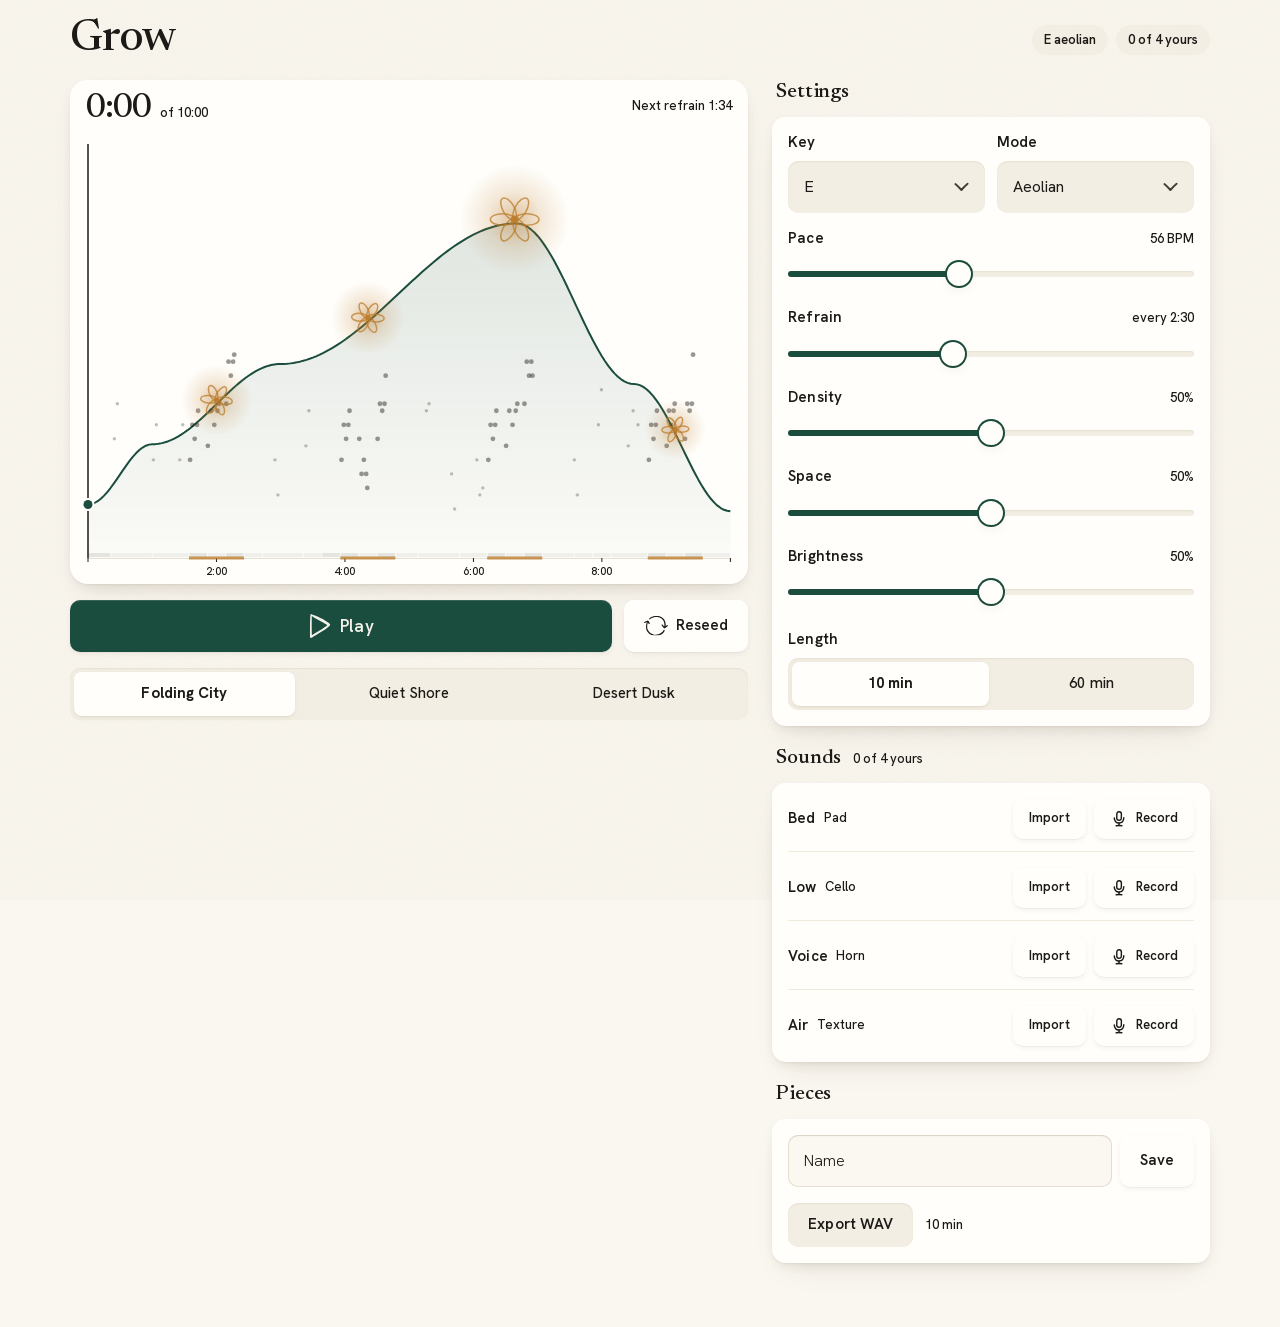
==== grow/index.html @ 3779fe92 "Grow: instrument that grows a piece from settings and sounds, with refrains Co-Authored-By: Claude O" ====
<!doctype html>
<html lang="en" data-theme="light">
<head>
<meta charset="utf-8">
<meta name="viewport" content="width=device-width, initial-scale=1, viewport-fit=cover">
<title>Grow</title>
<link rel="preload" href="ds/fonts/hanken-grotesk-latin-var.woff2" as="font" type="font/woff2" crossorigin>
<link rel="preload" href="ds/fonts/newsreader-latin-var.woff2" as="font" type="font/woff2" crossorigin>
<link rel="stylesheet" href="ds/tokens.css">
<link rel="stylesheet" href="ds/motion.css">
<link rel="stylesheet" href="ds/components.css">
<link rel="stylesheet" href="grow.css">
</head>
<body class="ds">
<main class="gr">
  <header class="gr-head">
    <h1 class="ds-display gr-word">Grow</h1>
    <div class="gr-chips">
      <span class="ds-chip" id="chipKey">E aeolian</span>
      <span class="ds-chip" id="chipYours" title="Roles using your own sounds">0 of 4 yours</span>
    </div>
  </header>

  <div class="gr-left">
  <section class="gr-stage ds-card" id="stage" aria-label="Piece">
    <canvas id="pic" aria-label="Timeline of the piece with refrains"></canvas>
    <div class="gr-stage__top">
      <div class="gr-clock"><span class="ds-number gr-time" id="time">0:00</span><span class="ds-meta" id="timeTotal">of 10:00</span></div>
      <div class="ds-meta gr-next" id="next">Next refrain 1:24</div>
    </div>
  </section>

  <section class="gr-transport">
    <button type="button" class="ds-btn ds-btn--primary gr-play" id="play" aria-label="Play">
      <svg class="ds-icon" aria-hidden="true"><use href="ds/icons/sprite.svg#i-play"></use></svg><span id="playWord">Play</span>
    </button>
    <button type="button" class="ds-btn ds-btn--raised" id="reseed" title="New seed, same settings">
      <svg class="ds-icon" aria-hidden="true"><use href="ds/icons/sprite.svg#i-sync"></use></svg><span>Reseed</span>
    </button>
  </section>

  <section class="gr-world">
    <div class="ds-seg" role="radiogroup" aria-label="World" id="worldSeg">
      <button type="button" class="ds-seg__opt" role="radio" aria-checked="true" data-value="Folding City">Folding City</button>
      <button type="button" class="ds-seg__opt" role="radio" aria-checked="false" data-value="Quiet Shore">Quiet Shore</button>
      <button type="button" class="ds-seg__opt" role="radio" aria-checked="false" data-value="Desert Dusk">Desert Dusk</button>
    </div>
  </section>
  </div>

  <div class="gr-cols">
  <section class="gr-sec">
    <div class="ds-section-head"><h2 class="ds-section-head__title">Settings</h2></div>
    <div class="ds-card gr-card">
      <div class="gr-pair">
        <label class="gr-field"><span class="ds-label">Key</span>
          <span class="ds-select"><select id="key" aria-label="Key"></select></span></label>
        <label class="gr-field"><span class="ds-label">Mode</span>
          <span class="ds-select"><select id="mode" aria-label="Mode"></select></span></label>
      </div>
      <div id="sliders"></div>
      <div class="gr-field">
        <span class="ds-label">Length</span>
        <div class="ds-seg" role="radiogroup" aria-label="Length" id="lenSeg">
          <button type="button" class="ds-seg__opt" role="radio" aria-checked="true" data-value="600">10 min</button>
          <button type="button" class="ds-seg__opt" role="radio" aria-checked="false" data-value="3600">60 min</button>
        </div>
      </div>
    </div>
  </section>

  <section class="gr-sec">
    <div class="ds-section-head"><h2 class="ds-section-head__title">Sounds</h2><span class="ds-meta" id="yoursLine">0 of 4 yours</span></div>
    <div class="ds-meta gr-note" id="note" role="status" aria-live="polite"></div>
    <div class="ds-card gr-card" id="roles"></div>
  </section>

  <section class="gr-sec">
    <div class="ds-section-head"><h2 class="ds-section-head__title">Pieces</h2></div>
    <div class="ds-card gr-card">
      <div class="gr-save">
        <input class="ds-input" id="saveName" type="text" placeholder="Name" aria-label="Name" maxlength="40">
        <button type="button" class="ds-btn ds-btn--raised" id="save">Save</button>
      </div>
      <div id="saved" class="gr-saved"></div>
      <div class="gr-export">
        <button type="button" class="ds-btn" id="export" title="Renders 10 minutes at 48 kHz, 16-bit stereo">Export WAV</button>
        <span class="ds-meter gr-meter" id="expMeter" data-value="0" data-label=" " hidden></span>
        <span class="ds-meta" id="expInfo">10 min</span>
      </div>
    </div>
  </section>
  </div>
</main>
<script src="ds/components.js"></script>
<script type="module" src="ui.js"></script>
</body>
</html>
---- grow/ds/tokens.css ----
/* House design system: tokens.
   Source of the palette: Satie Design System (Claude Design project 63dec0a2), copied exactly from
   ~/Projects/satie-app/src/styles/tokens.css. Everything below the palette is new (2026-11-20).
   Load order on any page: tokens.css, motion.css, components.css, then components.js and marks.js.
   Rules that go with these values live in DESIGN.md. No raw hex in app CSS: use a token. */

@font-face {
  font-family: "Hanken Grotesk";
  src: url("fonts/hanken-grotesk-latin-var.woff2") format("woff2");
  font-weight: 100 900; font-style: normal; font-display: block;
}
@font-face {
  font-family: "Newsreader";
  src: url("fonts/newsreader-latin-var.woff2") format("woff2");
  font-weight: 200 800; font-style: normal; font-display: block;
}
/* Hand notes only. Never reading text. At most one per screen. */
@font-face {
  font-family: "Caveat";
  src: url("fonts/caveat-latin-var.woff2") format("woff2");
  font-weight: 400 700; font-style: normal; font-display: block;
}

:root {
  color-scheme: light;

  /* ---- Palette, exact (Satie) ---- */
  --bg-default: #faf7f0;      /* paper: every page */
  --bg-card: #fffefb;         /* cards, sheets, tab bar */
  --bg-sunken: #f3eee3;       /* wells, secondary buttons, pressed fills */
  --bg-warm: #fbf6ec;         /* warm tint surface */
  --bg-input: #fbf8f1;        /* text fields */
  --bg-inverse: #0e2c23;      /* dark green surface, the lead card */
  --content-strong: #1c1a17;  /* THE ink. All text. */
  --content-default: #423d36; /* second ink: icons, rules, never a second text color in one block */
  --content-on-accent: #f3f1ea;
  --content-on-inverse: #f3f1ea; /* text on the dark green lead surface, both themes */
  --accent: #1b4d3e;          /* the one green, the only saturated color */
  --accent-hover: #143d31;
  --accent-press: #123a2e;
  --accent-tint: #eef4f1;     /* selected background */
  --accent-soft: rgba(27, 77, 62, .07);
  --accent-line: rgba(27, 77, 62, .2);
  --attention: #bc7e2e;       /* amber: status and the hand marks */
  --critical: #a84633;        /* red: status, record */
  --info: #46617a;            /* slate: status, chart series */
  --line-default: #e7e0d2;
  --line-soft: #f0eadd;
  --line-strong: #d6cbb8;
  --line-ink: #c9bea9;
  /* Satie's content-muted, content-subtle and content-disabled are NOT carried over: no grey text. */

  /* ---- Derived roles (new) ---- */
  --ink: var(--content-strong);
  --paper: var(--bg-default);
  --mark: var(--attention);           /* hand marks: circle, underline, scribble */
  --mark-green: var(--accent);        /* the active-tab pen line */
  --illo-ink: var(--content-strong);  /* illustration line */
  --illo-fill: #e9c27a;               /* illustration wash: amber lifted toward paper */
  --illo-fill-2: #cfe0d6;             /* second wash: green lifted toward paper */
  --focus-ring: #2f6f5a;              /* 2px ring + 2px paper gap; passes 3:1 on paper and card */
  --state-hover: rgba(28, 26, 23, .04);
  --state-press: rgba(28, 26, 23, .07);
  --state-selected: var(--accent-tint);
  --disabled-opacity: .42;            /* disabled = same ink, lower opacity, never a grey color */
  --success: var(--accent);
  --warning: var(--attention);
  --danger: var(--critical);
  --scrim: rgba(20, 16, 10, .32);

  /* ---- Chart series (added 2026-11-20, gaps2): bars, meters and charts, in this order. No new hue: slate, green, their
     tints toward the card, then amber. Mixed against --bg-card, so dark mode follows on its own (these are declared on
     :root, where the dark blocks redefine --info, --accent and --bg-card). Checked with CIEDE2000, normal vision and
     simulated deuteranopia and protanopia, light and dark: every pair in the first five differs by 16.9 or more.
     Red is never a series; --series-over is only for a value past its limit. DESIGN.md 12.6. */
  --series-1: var(--info);                                          /* slate */
  --series-2: var(--accent);                                        /* green */
  --series-3: color-mix(in srgb, var(--info) 45%, var(--bg-card));   /* slate tint */
  --series-4: color-mix(in srgb, var(--accent) 65%, var(--bg-card)); /* green tint */
  --series-5: var(--attention);                                     /* amber, only when five are needed */
  --series-over: var(--critical);
  --meter-track: var(--line-default);
  /* The chosen pill of a segmented control (gaps3). Light: the card, raised. Dark: the card lifted 14% toward the ink, so
     the choice reads as filled, not as an outline on a well of nearly the same dark (two critics, 2026-11-20). Declared
     on :root, so the dark blocks' --bg-card and --content-strong carry it. */
  --seg-pill: var(--bg-card);

  /* ---- Type ---- */
  --font-sans: "Hanken Grotesk", ui-sans-serif, -apple-system, "Helvetica Neue", sans-serif;
  --font-serif: "Newsreader", "Iowan Old Style", Georgia, serif;
  --font-hand: "Caveat", "Bradley Hand", cursive;
  /* scale: size / line-height / weight / tracking. One reading style: --text-body. */
  --text-display: 500 46px/1 var(--font-serif);       /* one per screen: the page word */
  --text-number: 500 40px/1 var(--font-serif);        /* big numbers 28 to 60 */
  --text-title: 500 27px/1.12 var(--font-serif);      /* lead card title */
  --text-heading: 500 21px/1.2 var(--font-serif);     /* section and card headings, 19 to 22 */
  --text-body: 400 16px/1.45 var(--font-sans);        /* THE reading style */
  --text-label: 600 15px/1.3 var(--font-sans);        /* buttons, row names, tabs */
  --text-meta: 500 13px/1.3 var(--font-sans);         /* times, counts. Same ink, smaller. */
  --text-hand: 600 23px/1 var(--font-hand);           /* hand notes only */
  --track-display: -.025em;
  --track-heading: -.01em;
  --track-label: .005em;

  /* ---- Space: 4px base ---- */
  --space-1: 4px;
  --space-2: 8px;
  --space-3: 12px;
  --space-4: 16px;
  --space-5: 20px;
  --space-6: 24px;
  --space-7: 32px;
  --space-8: 48px;
  --space-9: 64px;
  --gutter: max(20px, env(safe-area-inset-left, 0px));
  --rail: 44rem;
  --reading: 40rem;
  --tabbar-h: 58px;
  --target: 44px;

  /* ---- Shape: radius by role ---- */
  --radius-control: 10px;   /* buttons, inputs */
  --radius-card: 14px;      /* cards, rows in a group */
  --radius-panel: 18px;     /* lead card, grouped list */
  --radius-sheet: 24px;     /* sheet top corners */
  --radius-chip: 999px;     /* chips and dots only; no pill buttons */
  --radius-cut: 18px 15px 19px 14px / 15px 19px 14px 18px; /* hand-cut: the lead card only */
  /* The same cut, a corner at a time (gaps3, 2026-11-20). --radius-cut has a slash, so it cannot be split into
     border-top-left-radius and friends; these can. Each is "horizontal vertical" for one longhand corner. */
  --radius-cut-tl: 18px 15px;
  --radius-cut-tr: 15px 19px;
  --radius-cut-br: 19px 14px;
  --radius-cut-bl: 14px 18px;
  /* Top-only and bottom-only cuts for a lead card built from stacked parts (DESIGN.md 12.10); use with border-radius. */
  --radius-cut-top: 18px 15px 0 0 / 15px 19px 0 0;
  --radius-cut-bottom: 0 0 19px 14px / 0 0 14px 18px;

  /* ---- Elevation: warm, layered. Never a border and a shadow together. ---- */
  --shadow-tint: 72, 50, 18;
  --elev-0: inset 0 1px 2px rgba(var(--shadow-tint), .07);                  /* sunken well */
  --elev-1: 0 1px 1px rgba(var(--shadow-tint), .05), 0 2px 6px -1px rgba(var(--shadow-tint), .08);
  --elev-2: 0 1px 2px rgba(var(--shadow-tint), .05), 0 5px 14px -4px rgba(var(--shadow-tint), .12), 0 14px 30px -14px rgba(var(--shadow-tint), .12);
  --elev-3: 0 2px 4px rgba(var(--shadow-tint), .06), 0 12px 28px -8px rgba(var(--shadow-tint), .18), 0 30px 60px -24px rgba(var(--shadow-tint), .22);
  --elev-lead: 0 2px 3px rgba(14, 44, 35, .18), 0 14px 30px -10px rgba(14, 44, 35, .38), 0 34px 60px -28px rgba(14, 44, 35, .4);
  --edge-light: inset 0 1px 0 rgba(255, 255, 255, .7);  /* top light on raised cards */
  --grain: url("grain.svg");
  --grain-opacity: .5;
}

/* ---- One agreed dark mode, derived from the palette ----
   Ground is the inverse green pushed toward black; the ink is the light sunken paper; the green
   becomes a lifted sage so it still reads as the same green.
   Retuned 2026-11-20 (gaps): sunken was near-black and read as a hole, now a quiet inset between paper and card;
   shadows were wide black halos that read as a glow around cards, now tight and low, with the hairline top light. */
@media (prefers-color-scheme: dark) {
  :root:not([data-theme="light"]) {
    color-scheme: dark;
    --bg-default: #12110e; --bg-card: #1d1a16; --bg-sunken: #181611; --bg-warm: #1a1712; --bg-input: #171511;
    --bg-inverse: #15392e;
    --content-strong: #f3eee3; --content-default: #d6cbb8; --content-on-accent: #0c1f18; --content-on-inverse: #f3f1ea;
    --accent: #8cc7ad; --accent-hover: #a2d4bd; --accent-press: #78b79b; --accent-tint: rgba(140, 199, 173, .12);
    --accent-soft: rgba(140, 199, 173, .08); --accent-line: rgba(140, 199, 173, .28);
    --attention: #e0a75a; --critical: #e58b74; --info: #93adc6;
    --line-default: #2c2822; --line-soft: #24211c; --line-strong: #3a352d; --line-ink: #4a443a;
    --illo-ink: #f3eee3; --illo-fill: #b9893c; --illo-fill-2: #2f5a4b;
    --focus-ring: #8cc7ad;
    --state-hover: rgba(243, 238, 227, .05); --state-press: rgba(243, 238, 227, .09);
    --scrim: rgba(0, 0, 0, .55);
    --shadow-tint: 0, 0, 0;
    --elev-0: inset 0 1px 0 rgba(0, 0, 0, .45), inset 0 2px 4px rgba(0, 0, 0, .35), inset 0 -1px 0 rgba(243, 238, 227, .04);
    --elev-1: 0 1px 0 rgba(0, 0, 0, .5), 0 1px 3px rgba(0, 0, 0, .35);
    --elev-2: 0 1px 0 rgba(0, 0, 0, .55), 0 2px 4px rgba(0, 0, 0, .4), 0 6px 12px -4px rgba(0, 0, 0, .45);
    --elev-3: 0 1px 0 rgba(0, 0, 0, .6), 0 6px 12px -4px rgba(0, 0, 0, .55), 0 20px 36px -12px rgba(0, 0, 0, .7);
    --elev-lead: 0 1px 0 rgba(0, 0, 0, .6), 0 4px 8px -2px rgba(0, 0, 0, .5), 0 12px 24px -10px rgba(0, 0, 0, .6);
    --edge-light: inset 0 1px 0 rgba(243, 238, 227, .07);
    --chip-edge: inset 0 0 0 1px var(--line-strong);
    --seg-pill: color-mix(in srgb, var(--content-strong) 14%, var(--bg-card));
    --grain-opacity: .22; --lead-grain: .25;
  }
}
:root[data-theme="dark"] {
  color-scheme: dark;
  --bg-default: #12110e; --bg-card: #1d1a16; --bg-sunken: #181611; --bg-warm: #1a1712; --bg-input: #171511;
  --bg-inverse: #15392e;
  --content-strong: #f3eee3; --content-default: #d6cbb8; --content-on-accent: #0c1f18; --content-on-inverse: #f3f1ea;
  --accent: #8cc7ad; --accent-hover: #a2d4bd; --accent-press: #78b79b; --accent-tint: rgba(140, 199, 173, .12);
  --accent-soft: rgba(140, 199, 173, .08); --accent-line: rgba(140, 199, 173, .28);
  --attention: #e0a75a; --critical: #e58b74; --info: #93adc6;
  --line-default: #2c2822; --line-soft: #24211c; --line-strong: #3a352d; --line-ink: #4a443a;
  --illo-ink: #f3eee3; --illo-fill: #b9893c; --illo-fill-2: #2f5a4b;
  --focus-ring: #8cc7ad;
  --state-hover: rgba(243, 238, 227, .05); --state-press: rgba(243, 238, 227, .09);
  --scrim: rgba(0, 0, 0, .55);
  --shadow-tint: 0, 0, 0;
  --elev-0: inset 0 1px 0 rgba(0, 0, 0, .45), inset 0 2px 4px rgba(0, 0, 0, .35), inset 0 -1px 0 rgba(243, 238, 227, .04);
  --elev-1: 0 1px 0 rgba(0, 0, 0, .5), 0 1px 3px rgba(0, 0, 0, .35);
  --elev-2: 0 1px 0 rgba(0, 0, 0, .55), 0 2px 4px rgba(0, 0, 0, .4), 0 6px 12px -4px rgba(0, 0, 0, .45);
  --elev-3: 0 1px 0 rgba(0, 0, 0, .6), 0 6px 12px -4px rgba(0, 0, 0, .55), 0 20px 36px -12px rgba(0, 0, 0, .7);
  --elev-lead: 0 1px 0 rgba(0, 0, 0, .6), 0 4px 8px -2px rgba(0, 0, 0, .5), 0 12px 24px -10px rgba(0, 0, 0, .6);
  --edge-light: inset 0 1px 0 rgba(243, 238, 227, .07);
  --chip-edge: inset 0 0 0 1px var(--line-strong);
  --seg-pill: color-mix(in srgb, var(--content-strong) 14%, var(--bg-card));
  --grain-opacity: .22; --lead-grain: .25;
}
---- grow/ds/motion.css ----
/* House design system: motion.
   Two kinds of spring, three speeds each (after Material 3 Expressive):
   - spatial springs may overshoot a little: position, size, scale, the hero.
   - effects springs never overshoot: opacity, color, blur.
   Curves are Motion's spring() sampled every 20 ms into CSS linear(). Each duration is when that spring settles.
   Rules (DESIGN.md, Motion): one entrance per screen; the lead item moves on a spatial spring and the rest fade on
   effects; stagger 40 ms, capped at 6; nothing animates on actions done many times a day except press feedback;
   everything below is switched off under prefers-reduced-motion. */

:root {
  --ds-spring-spatial-fast: linear(0, 0.057, 0.185, 0.339, 0.49, 0.625, 0.737, 0.825, 0.89, 0.937, 0.969, 0.989, 1.002, 1.008, 1.011, 1.011, 1.01, 1.009, 1.007, 1.005, 1.004, 1.003, 1.002, 1.001, 1.001, 1, 1);
  --ds-dur-spatial-fast: 540ms;
  --ds-spring-spatial: linear(0, 0.027, 0.096, 0.19, 0.296, 0.404, 0.509, 0.607, 0.693, 0.768, 0.832, 0.884, 0.926, 0.958, 0.982, 1, 1.012, 1.019, 1.024, 1.025, 1.025, 1.024, 1.022, 1.019, 1.016, 1.013, 1.011, 1.009, 1.007, 1.005, 1.003, 1.002, 1.001, 1.001, 1, 1, 1);
  --ds-dur-spatial: 740ms;
  --ds-spring-spatial-slow: linear(0, 0.014, 0.051, 0.103, 0.167, 0.237, 0.311, 0.385, 0.457, 0.526, 0.59, 0.65, 0.705, 0.754, 0.797, 0.836, 0.869, 0.898, 0.922, 0.943, 0.96, 0.974, 0.985, 0.994, 1.001, 1.006, 1.01, 1.012, 1.014, 1.015, 1.015, 1.015, 1.014, 1.014, 1.013, 1.012, 1.01, 1.009, 1.008, 1.007, 1.006, 1.005, 1.004, 1.004, 1.003, 1.002, 1.002, 1.002, 1.001, 1.001, 1.001, 1);
  --ds-dur-spatial-slow: 1040ms;
  --ds-spring-effects-fast: linear(0, 0.14, 0.376, 0.584, 0.736, 0.838, 0.903, 0.943, 0.967, 0.981, 0.989, 0.994, 0.997, 0.998, 0.999, 0.999, 1);
  --ds-dur-effects-fast: 340ms;
  --ds-spring-effects: linear(0, 0.062, 0.193, 0.34, 0.479, 0.598, 0.695, 0.772, 0.832, 0.877, 0.91, 0.935, 0.954, 0.967, 0.976, 0.983, 0.988, 0.992, 0.994, 0.996, 0.997, 0.998, 0.999, 0.999, 0.999, 1);
  --ds-dur-effects: 520ms;
  --ds-spring-effects-slow: linear(0, 0.026, 0.09, 0.173, 0.263, 0.354, 0.441, 0.521, 0.593, 0.656, 0.711, 0.759, 0.8, 0.834, 0.863, 0.887, 0.908, 0.924, 0.938, 0.95, 0.959, 0.967, 0.973, 0.978, 0.982, 0.986, 0.989, 0.991, 0.993, 0.994, 0.995, 0.996, 0.997, 0.998, 0.998, 0.998, 0.999, 0.999, 1);
  --ds-dur-effects-slow: 780ms;

  /* The house ease (Satie, Evidence Explorer), for anything that is not a spring. */
  --ds-ease-out: cubic-bezier(0.16, 1, 0.3, 1);
  --ds-ease-in: cubic-bezier(0.5, 0, 0.75, 0);
  --ds-press-in: 90ms;          /* finger down: fast, no spring */
  --ds-stagger: 40ms;
  --ds-stagger-cap: 6;
  --ds-rise: 14px;              /* entrance travel */
}

/* ---- Press feedback: respond on finger-down, settle on a spring ---- */
.ds-press {
  transition: transform var(--ds-dur-spatial-fast) var(--ds-spring-spatial-fast),
              box-shadow var(--ds-dur-effects) var(--ds-spring-effects),
              background-color var(--ds-dur-effects-fast) var(--ds-spring-effects-fast);
  -webkit-tap-highlight-color: transparent;
  touch-action: manipulation;
}
.ds-press:active, .ds-press.is-pressed {
  transform: scale(.97);
  transition-duration: var(--ds-press-in), var(--ds-press-in), var(--ds-press-in);
  transition-timing-function: var(--ds-ease-out);
}
.ds-press-soft:active, .ds-press-soft.is-pressed { transform: scale(.985); }

/* ---- Staggered entrance ----
   Markup: data-enter on each item, style index via --i (components.js sets it).
   html.ds-pre hides entrance items only while fonts load (set by components.js, max 900 ms);
   without JS nothing is hidden, so the page is complete at rest. */
html.ds-pre [data-enter] { opacity: 0; }
/* Items on a screen that was hidden when the entrance ran wait (data-enter-wait) and play their own entrance the first
   time that screen is shown (components.js adds .ds-entering), counted from their own first item (gaps2, 2026-11-20). */
html.ds-enter [data-enter]:not([data-enter-wait]), [data-enter].ds-entering {
  animation: ds-fade var(--ds-dur-effects) var(--ds-spring-effects) both;
  animation-delay: calc(min(var(--i, 0), var(--ds-stagger-cap)) * var(--ds-stagger));
}
html.ds-enter [data-enter="rise"]:not([data-enter-wait]), [data-enter="rise"].ds-entering {
  animation-name: ds-rise;
  animation-duration: var(--ds-dur-spatial);
  animation-timing-function: var(--ds-spring-spatial);
}
html.ds-enter [data-enter="lead"]:not([data-enter-wait]), [data-enter="lead"].ds-entering {
  animation: ds-lead var(--ds-dur-spatial-slow) var(--ds-spring-spatial-slow) both;
  animation-delay: 60ms;
}
html.ds-enter [data-enter="drop"]:not([data-enter-wait]), [data-enter="drop"].ds-entering {
  animation: ds-drop var(--ds-dur-spatial) var(--ds-spring-spatial) both;
  animation-delay: calc(min(var(--i, 0), var(--ds-stagger-cap)) * var(--ds-stagger));
}
@keyframes ds-fade { from { opacity: 0; } to { opacity: 1; } }
@keyframes ds-rise { from { opacity: 0; transform: translateY(var(--ds-rise)); } to { opacity: 1; transform: none; } }
@keyframes ds-lead { 0% { opacity: 0; transform: translateY(22px) scale(.96) rotate(-.6deg); } 35% { opacity: 1; } 100% { opacity: 1; transform: none; } }
@keyframes ds-drop { from { opacity: 0; transform: translateY(-10px) rotate(2deg) scale(.96); } to { opacity: 1; transform: none; } }

/* ---- Sub-view swaps inside one screen (gaps3, 2026-11-20) ----
   A container marked data-ds-swap holds a screen's sub-views (the panes a segmented control switches). Its entrance
   items never wait for their own entrance, so a switch shows the new pane at once instead of a blank frame while a
   staggered rise plays (Finance's Spending and Investments critics). data-ds-swap="fade" adds one short fade of the
   pane that just appeared: opacity only, 200 ms on the house curve, no movement, nothing staggered. components.js does
   the work (DS.swap(el) for apps that show panes their own way). Off under reduced motion like everything else. */
.ds-swap-in { animation: ds-fade 200ms var(--ds-ease-out) both; }
html.ds-enter [data-enter].ds-swap-skip:not(.ds-swap-in), [data-enter].ds-entering.ds-swap-skip:not(.ds-swap-in) { animation: none; }

/* ---- Things that arrive later (a new row, a revealed panel) ---- */
@starting-style { .ds-arrive { opacity: 0; transform: translateY(8px) scale(.98); } }
.ds-arrive {
  transition: opacity var(--ds-dur-effects) var(--ds-spring-effects),
              transform var(--ds-dur-spatial) var(--ds-spring-spatial);
}

/* ---- Expand and collapse without measuring: grid rows 0fr to 1fr ----
   Cards are headlines; details wait behind a tap (DESIGN.md 4, 2026-11-20). The height moves on a spatial spring, the
   content fades in on an effects spring just behind it, and fades out quickly on close. Interruptible: a second tap
   mid-move reverses from where it is (CSS transitions retarget). Closed content is hidden from taps, focus and readers. */
.ds-collapse {
  display: grid; grid-template-rows: 0fr;
  transition: grid-template-rows var(--ds-dur-spatial-fast) var(--ds-spring-spatial-fast);
}
.ds-collapse > * {
  min-height: 0; overflow: hidden; opacity: 0; visibility: hidden;
  transition: opacity 140ms var(--ds-ease-out), visibility 0s linear 140ms;
}
.ds-collapse.is-open { grid-template-rows: 1fr; }
.ds-collapse.is-open > * {
  opacity: 1; visibility: visible;
  transition: opacity var(--ds-dur-effects-fast) var(--ds-spring-effects-fast), visibility 0s;
}
/* The chevron that says a card opens: turns over on a spatial spring when its control is expanded. */
.ds-chev { flex: none; display: grid; place-items: center; opacity: .6; transition: transform var(--ds-dur-spatial-fast) var(--ds-spring-spatial-fast); }
[aria-expanded="true"] .ds-chev, .ds-chev[aria-expanded="true"] { transform: rotate(180deg); }

/* ---- Breathing status dot (only for "working", never more than a few on screen) ---- */
@keyframes ds-breathe { 0%, 100% { box-shadow: 0 0 0 0 var(--ds-breathe-color, rgba(27, 77, 62, .35)); } 50% { box-shadow: 0 0 0 5px rgba(27, 77, 62, 0); } }

/* ---- Leave: what a dismissed item does (components.js DS.leave) ---- */
@keyframes ds-leave { to { opacity: 0; transform: translateX(28px) rotate(1.5deg) scale(.96); } }
@keyframes ds-leave-down { to { opacity: 0; transform: translateY(16px) scale(.94); } }

/* ---- A commit that worked: one short lift and settle ---- */
@keyframes ds-confirm { 0% { transform: scale(1); } 30% { transform: scale(1.025) translateY(-2px); } 100% { transform: none; } }
.ds-confirm { animation: ds-confirm var(--ds-dur-spatial) var(--ds-spring-spatial); }

/* ---- Page and shared-element transitions (Safari 18.2+; other browsers just navigate) ----
   Same-origin page changes cross-fade; anything with the same view-transition-name on both pages morphs.
   The tab bar is named so it holds still while the page under it changes. */
@view-transition { navigation: auto; }
::view-transition-old(root) { animation: ds-vt-out 180ms var(--ds-ease-in) both; }
::view-transition-new(root) { animation: ds-vt-in var(--ds-dur-effects) var(--ds-spring-effects) both; }
::view-transition-group(*) { animation-duration: var(--ds-dur-spatial-fast); animation-timing-function: var(--ds-spring-spatial-fast); }
/* Something that exists only before the change (a dismissed card) slides away and fades while the rest move into its place. */
::view-transition-old(*):only-child { animation: ds-vt-leave 280ms var(--ds-ease-in) both; }
::view-transition-new(*):only-child { animation: ds-vt-in var(--ds-dur-effects) var(--ds-spring-effects) both; }
@keyframes ds-vt-leave { to { opacity: 0; transform: translateX(32px) rotate(1.5deg) scale(.96); } }
@keyframes ds-vt-out { to { opacity: 0; } }
@keyframes ds-vt-in { from { opacity: 0; transform: translateY(6px); } }
.ds-tabbar { view-transition-name: ds-tabbar; }

/* ---- Line boil: the illustration's lines wobble like hand animation (illustration only, never text) ---- */
.ds-boil { filter: url(#ds-boil-0); }

/* ---- Reduced motion: no movement, no stagger, instant state changes ---- */
@media (prefers-reduced-motion: reduce) {
  *, *::before, *::after {
    animation-duration: 1ms !important; animation-delay: 0ms !important; animation-iteration-count: 1 !important;
    transition-duration: 1ms !important; transition-delay: 0ms !important; scroll-behavior: auto !important;
  }
  html.ds-pre [data-enter] { opacity: 1; }
  .ds-press:active, .ds-press.is-pressed { transform: none; }
  .ds-boil { filter: none; }
  @view-transition { navigation: none; }
}
---- grow/ds/components.css ----
/* House design system: components.
   Every component has: rest, pressed (:active / .is-pressed), focus (:focus-visible), selected
   ([aria-pressed="true"], [aria-selected="true"], [aria-current], .is-selected) and disabled (:disabled, [aria-disabled="true"]).
   Opt in with class="ds" on <body>. Needs tokens.css and motion.css first. */

/* ---------- Base ---------- */
body.ds {
  margin: 0;
  background-color: var(--bg-default);
  color: var(--ink);
  font: var(--text-body);
  font-optical-sizing: auto;
  -webkit-font-smoothing: antialiased;
  -webkit-text-size-adjust: 100%;
  text-rendering: optimizeLegibility;
  font-variant-numeric: tabular-nums;
}
/* paper: a fixed grain layer over the ground, under everything else */
body.ds::before {
  content: ""; position: fixed; inset: 0; z-index: -1; pointer-events: none;
  background-image: var(--grain); background-size: 240px; opacity: var(--grain-opacity);
}
.ds *, .ds *::before, .ds *::after { box-sizing: border-box; }
.ds :where(h1, h2, h3, h4, p, ul, ol, figure) { margin: 0; }
.ds :where(button, input, textarea, select) { font: inherit; color: inherit; }
.ds :where(a) { color: inherit; }
.ds ::placeholder { color: var(--ink); opacity: 1; font-weight: 300; }
.ds :focus { outline: none; }
.ds :focus-visible, .ds .is-focus { outline: 2px solid var(--focus-ring); outline-offset: 2px; }
.ds em, .ds i, .ds cite { font-style: normal; } /* no italics, ever */

/* ---------- Type helpers ---------- */
.ds-display { font: var(--text-display); letter-spacing: var(--track-display); text-wrap: balance; }
.ds-number { font: var(--text-number); letter-spacing: var(--track-display); white-space: nowrap; }
.ds-title { font: var(--text-title); letter-spacing: var(--track-heading); text-wrap: balance; }
.ds-heading { font: var(--text-heading); letter-spacing: var(--track-heading); text-wrap: balance; }
.ds-body { font: var(--text-body); }
.ds-label { font: var(--text-label); letter-spacing: var(--track-label); }
.ds-meta { font: var(--text-meta); }
.ds-hand { font: var(--text-hand); color: var(--mark); letter-spacing: .01em; }
.ds-nowrap { white-space: nowrap; }

/* ---------- Icons ---------- */
.ds-icon { width: 24px; height: 24px; flex: none; display: inline-block; vertical-align: middle; fill: currentColor; }
.ds-icon--sm { width: 18px; height: 18px; }
.ds-icon--lg { width: 30px; height: 30px; }

/* ---------- Buttons ---------- */
.ds-btn {
  position: relative; display: inline-flex; align-items: center; justify-content: center; gap: var(--space-2);
  min-height: var(--target); padding: 0 var(--space-5); border: 0; border-radius: var(--radius-control);
  font: var(--text-label); letter-spacing: var(--track-label); white-space: nowrap; text-decoration: none; cursor: pointer;
  background: var(--bg-sunken); color: var(--ink); box-shadow: var(--elev-0);
  transition: transform var(--ds-dur-spatial-fast) var(--ds-spring-spatial-fast), background-color var(--ds-dur-effects-fast) var(--ds-spring-effects-fast), box-shadow var(--ds-dur-effects) var(--ds-spring-effects), opacity var(--ds-dur-effects-fast) linear;
  -webkit-tap-highlight-color: transparent; touch-action: manipulation; user-select: none; -webkit-user-select: none;
}
.ds-btn:active, .ds-btn.is-pressed { transform: scale(.96); transition-duration: var(--ds-press-in); transition-timing-function: var(--ds-ease-out); background: var(--line-default); }
.ds-btn--primary { background: var(--accent); color: var(--content-on-accent); box-shadow: var(--elev-1), inset 0 1px 0 rgba(255, 255, 255, .12); }
.ds-btn--primary:active, .ds-btn--primary.is-pressed { background: var(--accent-press); box-shadow: inset 0 2px 4px rgba(0, 0, 0, .2); }
.ds-btn--raised { background: var(--bg-card); box-shadow: var(--elev-1), var(--edge-light); }
.ds-btn--raised:active, .ds-btn--raised.is-pressed { background: var(--bg-sunken); box-shadow: var(--elev-0); }
.ds-btn--ghost { background: transparent; box-shadow: none; padding: 0 var(--space-3); }
.ds-btn--ghost:active, .ds-btn--ghost.is-pressed { background: var(--state-press); }
.ds-btn--on-inverse { background: rgba(243, 241, 234, .12); color: var(--content-on-inverse); box-shadow: inset 0 0 0 1px rgba(243, 241, 234, .16); }
.ds-btn--on-inverse:active, .ds-btn--on-inverse.is-pressed { background: rgba(243, 241, 234, .2); }
.ds-btn--sm { min-height: 36px; padding: 0 var(--space-4); font: var(--text-meta); font-weight: 600; }
.ds-btn--icon { width: var(--target); padding: 0; }
.ds-btn[aria-pressed="true"], .ds-btn.is-selected { background: var(--accent-tint); color: var(--accent); box-shadow: inset 0 0 0 1.5px var(--accent-line); }
.ds-btn:disabled, .ds-btn[aria-disabled="true"] { opacity: var(--disabled-opacity); cursor: default; transform: none; box-shadow: none; }
/* Busy: no spinner. A pen line draws under the label and loops until done. */
.ds-btn.is-busy { pointer-events: none; }
.ds-btn.is-busy::after {
  content: ""; position: absolute; left: 22%; right: 22%; bottom: 9px; height: 2px; border-radius: 2px;
  background: currentColor; transform-origin: left; animation: ds-pen 900ms var(--ds-ease-out) infinite;
}
@keyframes ds-pen { 0% { transform: scaleX(0); opacity: 1; } 70% { transform: scaleX(1); opacity: 1; } 100% { transform: scaleX(1); opacity: 0; } }

/* ---------- Cards ---------- */
.ds-card {
  position: relative; background: var(--bg-card); border-radius: var(--radius-card);
  box-shadow: var(--elev-2), var(--edge-light); padding: var(--space-4);
}
.ds-card--flat { box-shadow: var(--elev-1), var(--edge-light); }
.ds-card--sunken { background: var(--bg-sunken); box-shadow: var(--elev-0); }
.ds-card--tap { cursor: pointer; text-decoration: none; color: inherit; display: block;
  transition: transform var(--ds-dur-spatial-fast) var(--ds-spring-spatial-fast), box-shadow var(--ds-dur-effects) var(--ds-spring-effects);
  -webkit-tap-highlight-color: transparent; touch-action: manipulation; }
.ds-card--tap:active, .ds-card--tap.is-pressed { transform: scale(.985); box-shadow: var(--elev-1); transition-duration: var(--ds-press-in); }
.ds-card.is-selected, .ds-card[aria-selected="true"] { box-shadow: var(--elev-2), inset 0 0 0 2px var(--accent); }
.ds-card[aria-disabled="true"] { opacity: var(--disabled-opacity); box-shadow: var(--elev-1); }

/* ---------- Lead card: makes one item lead a list ----------
   Dark green, hand-cut corners, grain, the deepest shadow. One per screen. */
.ds-lead {
  position: relative; isolation: isolate; overflow: hidden;
  background: var(--bg-inverse); color: var(--content-on-inverse);
  border-radius: var(--radius-cut); box-shadow: var(--elev-lead);
  padding: var(--space-5) var(--space-5) var(--space-4);
}
.ds-lead::before {
  content: ""; position: absolute; inset: 0; z-index: -1; pointer-events: none;
  background-image: var(--grain); background-size: 200px; opacity: var(--lead-grain, .9); mix-blend-mode: screen;
}
.ds-lead::after { /* soft light from the top-left corner, like paper under a lamp */
  content: ""; position: absolute; inset: 0; z-index: -1; pointer-events: none;
  background: radial-gradient(120% 90% at 0% 0%, rgba(243, 241, 234, .10), transparent 60%);
}
.ds-lead :focus-visible { outline-color: var(--content-on-inverse); }
.ds-lead--tap { cursor: pointer; transition: transform var(--ds-dur-spatial-fast) var(--ds-spring-spatial-fast); -webkit-tap-highlight-color: transparent; }
.ds-lead--tap:active, .ds-lead--tap.is-pressed { transform: scale(.985); transition-duration: var(--ds-press-in); }

/* ---------- Grouped list and rows ---------- */
.ds-list { background: var(--bg-card); border-radius: var(--radius-panel); box-shadow: var(--elev-1), var(--edge-light); overflow: hidden; }
.ds-row {
  position: relative; display: flex; align-items: center; gap: var(--space-3); width: 100%;
  min-height: 52px; padding: var(--space-3) var(--space-4); border: 0; background: transparent; text-align: left; color: inherit; text-decoration: none;
  transition: background-color var(--ds-dur-effects-fast) var(--ds-spring-effects-fast);
  -webkit-tap-highlight-color: transparent; touch-action: manipulation; cursor: pointer;
}
.ds-row + .ds-row::before, .ds-row-wrap + .ds-row-wrap::before { /* a hand-drawn rule, not a 1px line */
  content: ""; position: absolute; top: -2px; left: var(--space-4); right: var(--space-4); height: 5px; background: var(--line-strong);
  -webkit-mask: url("rule.svg") center / 100% 100% no-repeat; mask: url("rule.svg") center / 100% 100% no-repeat; }
.ds-row-wrap { position: relative; }
.ds-row:active, .ds-row.is-pressed { background: var(--state-press); transition-duration: var(--ds-press-in); }
.ds-row[aria-selected="true"], .ds-row.is-selected, .ds-row[aria-current] { background: var(--state-selected); }
.ds-row:disabled, .ds-row[aria-disabled="true"] { opacity: var(--disabled-opacity); cursor: default; }
.ds-row__main { flex: 1; min-width: 0; display: grid; gap: 2px; }
.ds-row__title { font: var(--text-label); letter-spacing: var(--track-label); }
.ds-row__text { font: var(--text-body); }
.ds-row__meta { font: var(--text-meta); white-space: nowrap; }
.ds-row__lead { flex: none; display: grid; place-items: center; width: 32px; height: 32px; border-radius: 10px; background: var(--bg-sunken); color: var(--content-default); }

/* ---------- Select (added 2026-11-20 for Satie's role pick) ----------
   A native list in a sunken well, with a drawn chevron. The native picker opens on tap (the iOS wheel on a phone).
   Markup: <label class="ds-select"><select>...</select></label>. While the empty first option is chosen, its words
   read like a placeholder (same ink, weight 300). 16px text so iOS never zooms. */
.ds-select { position: relative; display: block; min-width: 0; }
.ds-select select {
  -webkit-appearance: none; appearance: none; display: block; width: 100%; min-height: 52px; margin: 0;
  padding: 0 calc(var(--space-4) + 26px) 0 var(--space-4); border: 0; border-radius: var(--radius-control);
  font: var(--text-body); color: var(--ink); background: var(--bg-sunken); box-shadow: var(--elev-0);
  cursor: pointer; -webkit-tap-highlight-color: transparent; touch-action: manipulation;
  transition: transform var(--ds-dur-spatial-fast) var(--ds-spring-spatial-fast), box-shadow var(--ds-dur-effects) var(--ds-spring-effects);
}
.ds-select select:has(option[value=""]:checked) { font-weight: 300; }
.ds-select select option { font-weight: 400; color: var(--ink); background: var(--bg-card); }
.ds-select::after { /* the chevron, drawn by hand, in the second ink */
  content: ""; position: absolute; right: var(--space-4); top: 50%; width: 15px; height: 10px; margin-top: -5px; pointer-events: none; /* select-chev.svg, a file: the Inbox CSP blocks data: images (gaps3) */
  background: var(--content-default);
  -webkit-mask: url("select-chev.svg") center / contain no-repeat;
  mask: url("select-chev.svg") center / contain no-repeat;
}
.ds-select select:active, .ds-select.is-pressed select { transform: scale(.985); transition-duration: var(--ds-press-in); }
.ds-select select:focus-visible, .ds-select.is-focus select { outline: 2px solid var(--focus-ring); outline-offset: 2px; }
.ds-select:has(select:disabled), .ds-select[aria-disabled="true"] { opacity: var(--disabled-opacity); }
.ds-select select:disabled { cursor: default; transform: none; }
/* Chosen (a list with an empty first option, once something else is picked): the selected tint. */
.ds-select select:has(option[value=""]):not(:has(option[value=""]:checked)), .ds-select.is-selected select { background: var(--accent-tint); box-shadow: inset 0 0 0 1.5px var(--accent-line); }
/* Long choices (gaps3, 2026-11-20): a native select cuts its shown text at one line. components.js gives every
   .ds-select a face (.ds-select__show) that shows the whole chosen text, wrapping to as many lines as it needs, and lays
   the real select over it, transparent, so a tap still opens the native picker (the iOS wheel) and the 44px target
   holds (the face is at least 52px). Without the script the plain select above shows. The face takes the well, the
   placeholder weight, the chosen tint, press, focus and disabled from the select under it. */
.ds-select.is-live select { position: absolute; inset: 0; z-index: 1; height: 100%; min-height: 0; opacity: 0; }
.ds-select__show { display: none; }
.ds-select.is-live .ds-select__show {
  display: flex; align-items: center; min-height: 52px; padding: var(--space-3) calc(var(--space-4) + 26px) var(--space-3) var(--space-4);
  border-radius: var(--radius-control); background: var(--bg-sunken); box-shadow: var(--elev-0);
  font: var(--text-body); color: var(--ink); text-align: left; overflow-wrap: anywhere;
  transition: transform var(--ds-dur-spatial-fast) var(--ds-spring-spatial-fast), box-shadow var(--ds-dur-effects) var(--ds-spring-effects);
}
.ds-select.is-live:has(option[value=""]:checked) .ds-select__show { font-weight: 300; }
.ds-select.is-live:has(option[value=""]):not(:has(option[value=""]:checked)) .ds-select__show, .ds-select.is-live.is-selected .ds-select__show { background: var(--accent-tint); box-shadow: inset 0 0 0 1.5px var(--accent-line); }
.ds-select.is-live:active .ds-select__show, .ds-select.is-live.is-pressed .ds-select__show { transform: scale(.985); transition-duration: var(--ds-press-in); }
.ds-select.is-live:has(select:focus-visible) .ds-select__show, .ds-select.is-live.is-focus .ds-select__show { outline: 2px solid var(--focus-ring); outline-offset: 2px; }
.ds-select.is-live:has(select:disabled) .ds-select__show { transform: none; }
.ds-select.is-live::after { z-index: 2; top: calc(26px - 5px); margin-top: 0; } /* the chevron stays on the first line when the words wrap */

/* ---------- Text input (gaps3, 2026-11-20) ----------
   A field in the sunken input well, 16px so iOS never zooms, at least 52px tall. The placeholder is the one ink at
   weight 300 (the base rule above), never grey. Filled: the words at 400. Focus: the 2px green ring. Disabled: 42%.
   Markup: <input class="ds-input" type="text" placeholder="Monthly floor" aria-label="Monthly floor">
   On the dark green lead card add .ds-input--on-inverse: a faint paper well with a paper hairline, its words and
   placeholder in the on-inverse ink (placeholder weight 300, opacity 1, the same rule turned over), a solid paper ring
   2px outside on focus, a slightly brighter well once filled. Same in both themes. */
.ds-input {
  display: block; width: 100%; min-width: 0; min-height: 52px; margin: 0; padding: 0 var(--space-4); border: 0;
  border-radius: var(--radius-control); background: var(--bg-input); box-shadow: var(--elev-0), inset 0 0 0 1px var(--line-default);
  font: var(--text-body); font-weight: 500; color: var(--ink); -webkit-appearance: none; appearance: none;
  transition: box-shadow var(--ds-dur-effects-fast) var(--ds-spring-effects-fast), background-color var(--ds-dur-effects-fast) var(--ds-spring-effects-fast);
}
.ds-input[type="number"] { -moz-appearance: textfield; }
.ds-input::-webkit-inner-spin-button, .ds-input::-webkit-outer-spin-button { -webkit-appearance: none; margin: 0; }
.ds-input:focus-visible, .ds-input:focus, .ds-input.is-focus { outline: 2px solid var(--focus-ring); outline-offset: 2px; }
.ds-input:disabled, .ds-input[aria-disabled="true"] { opacity: var(--disabled-opacity); cursor: default; }
.ds-input--on-inverse { background: rgba(243, 241, 234, .07); color: var(--content-on-inverse); box-shadow: inset 0 0 0 1.5px rgba(243, 241, 234, .3); caret-color: var(--content-on-inverse); }
.ds-input--on-inverse::placeholder { color: var(--content-on-inverse); opacity: 1; font-weight: 300; }
.ds-input--on-inverse:not(:placeholder-shown) { background: rgba(243, 241, 234, .18); }
.ds-input--on-inverse:focus-visible, .ds-input--on-inverse:focus, .ds-input--on-inverse.is-focus { outline: 2px solid var(--content-on-inverse); outline-offset: 2px; box-shadow: inset 0 0 0 1.5px rgba(243, 241, 234, .5); }
/* A label over a field, in the label style; on the lead card it takes the card's ink. */
.ds-field { display: grid; gap: var(--space-2); min-width: 0; font: var(--text-label); font-weight: 500; color: var(--ink); }
.ds-lead .ds-field { color: var(--content-on-inverse); }

/* ---------- Figure row (added 2026-11-20, lifted from Finance's Summary .sum-row) ----------
   A headline row with a number: label left (Hanken), figure right (Newsreader 500), a chevron. Rows sit in a .ds-list
   with a hand rule between them; the details open in place (.ds-collapse). components.js wires the tap and keeps one
   row open per list. Markup:
   <div class="ds-list">
     <div class="ds-figrow">
       <button type="button" class="ds-figrow__head" aria-expanded="false">
         <span class="ds-figrow__label">Checking</span><span class="ds-figrow__fig">$2,064</span>
         <span class="ds-chev" aria-hidden="true"><svg class="ds-icon ds-icon--sm"><use href="/ds/icons/sprite.svg#i-chevron-down"></use></svg></span>
       </button>
       <div class="ds-collapse"><div><div class="ds-figrow__more">What the number means, in one or two sentences.</div></div></div>
     </div>
   </div>
   A row with nothing to open: leave out the chevron and the collapse, and use a <div class="ds-figrow__head"> instead. */
.ds-figrow { position: relative; min-width: 0; }
.ds-figrow + .ds-figrow::before, .ds-notice + .ds-notice::before {
  content: ""; position: absolute; top: -2px; left: var(--space-4); right: var(--space-4); height: 5px; background: var(--line-strong);
  -webkit-mask: url("rule.svg") center / 100% 100% no-repeat; mask: url("rule.svg") center / 100% 100% no-repeat; }
.ds-figrow__head {
  display: flex; align-items: center; gap: var(--space-3); width: 100%; min-height: 60px; margin: 0;
  padding: var(--space-3) var(--space-3) var(--space-3) var(--space-4); border: 0; border-radius: 0; background: transparent;
  color: var(--ink); text-align: left; font: var(--text-label); font-size: 16px; font-weight: 500; letter-spacing: var(--track-label);
  -webkit-tap-highlight-color: transparent; touch-action: manipulation;
  transition: background-color var(--ds-dur-effects-fast) var(--ds-spring-effects-fast);
}
button.ds-figrow__head { cursor: pointer; }
div.ds-figrow__head::after { content: ""; flex: none; width: 18px; } /* keeps the figure in line with rows that have a chevron */
button.ds-figrow__head:active, .ds-figrow__head.is-pressed { background: var(--state-press); transition-duration: var(--ds-press-in); }
.ds-figrow__head:focus-visible, .ds-figrow__head.is-focus { outline-offset: -2px; border-radius: var(--radius-card); }
.ds-figrow__head:disabled, .ds-figrow__head[aria-disabled="true"] { opacity: var(--disabled-opacity); cursor: default; }
.ds-figrow.is-selected > .ds-figrow__head, .ds-figrow__head[aria-current] { background: var(--state-selected); }
.ds-figrow__label { flex: 1; min-width: 0; }
.ds-figrow__fig { flex: none; font: var(--text-heading); letter-spacing: var(--track-heading); white-space: nowrap; text-align: right; }
.ds-figrow__head .ds-chev, .ds-notice__head .ds-chev { color: var(--content-default); }
.ds-figrow__more {
  margin: 0 var(--space-4) var(--space-4); padding: var(--space-4) var(--space-5);
  background: var(--bg-sunken); border-radius: var(--radius-card); box-shadow: var(--elev-0); font: var(--text-body); color: var(--ink);
}
/* A figure row with a meter (gaps2, 2026-11-20, from Finance's Where pay goes): label and figure on the first line,
   the bar under both, the chevron on the first line. */
.ds-figrow__head:has(> .ds-meter) {
  display: grid; grid-template-columns: minmax(0, 1fr) auto 18px; grid-template-areas: "l f c" "m m ."; column-gap: var(--space-3); row-gap: var(--space-2);
}
.ds-figrow__head:has(> .ds-meter) > .ds-figrow__label { grid-area: l; }
.ds-figrow__head:has(> .ds-meter) > .ds-figrow__fig { grid-area: f; }
.ds-figrow__head:has(> .ds-meter) > .ds-chev, div.ds-figrow__head:has(> .ds-meter)::after { grid-area: c; }
.ds-figrow__head > .ds-meter { grid-area: m; }

/* ---------- Meter (gaps2, 2026-11-20) ----------
   A rounded bar for a share or a progress: a track in --meter-track, a fill in a series or status color. The value is
   0 to 1 in data-value (components.js sets --v and the accessible value; the Inbox CSP blocks inline styles, so do not
   rely on style="--v:..." there). A value above 0 always shows a nub. The fill wipes in with the entrance and slides
   on the spatial spring when the value changes; both are off under reduced motion. Markup:
   <span class="ds-meter" data-value="0.31" data-label="31% of pay"></span>
   Colors: default --series-1; --s2 to --s5 for the other series; --done (green), --attention (amber), --over (red,
   only past a limit). In the lead card use --on-inverse. */
.ds-meter {
  --v: 0; --fill: var(--series-1);
  position: relative; display: block; width: 100%; min-width: 0; height: 8px; border-radius: var(--radius-chip);
  background: var(--meter-track); overflow: hidden;
}
.ds-meter::after {
  content: ""; position: absolute; left: 0; top: 0; bottom: 0; border-radius: inherit; background: var(--fill);
  width: clamp(0px, calc(var(--v) * 100%), 100%);
  transition: width var(--ds-dur-spatial) var(--ds-spring-spatial);
}
.ds-meter:not([data-value="0"])::after { min-width: 8px; } /* the nub: any value above 0 stays visible */
html.ds-enter .ds-meter::after, .ds-entering .ds-meter::after, .ds-meter.ds-entering::after { animation: ds-meter-in var(--ds-dur-spatial-slow) var(--ds-ease-out) both; animation-delay: 240ms; }
@keyframes ds-meter-in { from { clip-path: inset(0 100% 0 0 round 4px); } to { clip-path: inset(0 0 0 0 round 4px); } }
.ds-meter--s2 { --fill: var(--series-2); }
.ds-meter--s3 { --fill: var(--series-3); }
.ds-meter--s4 { --fill: var(--series-4); }
.ds-meter--s5 { --fill: var(--series-5); }
.ds-meter--done { --fill: var(--accent); }
.ds-meter--attention { --fill: var(--attention); }
.ds-meter--over { --fill: var(--series-over); }
.ds-meter--on-inverse { --meter-track: rgba(243, 241, 234, .16); --fill: var(--content-on-inverse); }
.ds-figrow__more .ds-meter, .ds-notices .ds-meter { --meter-track: var(--line-strong); }
:where(button:disabled, [aria-disabled="true"]) .ds-meter { opacity: 1; } /* the row's own opacity already dims it */

/* Read by screen readers, not drawn. components.js uses it for a meter inside a button, where ARIA flattens roles. */
.ds-sr { position: absolute !important; width: 1px; height: 1px; margin: -1px; padding: 0; overflow: hidden; clip-path: inset(50%); white-space: nowrap; border: 0; }

/* ---------- Checkbox (gaps2, 2026-11-20, from Finance's Cut list) ----------
   A real checkbox, styled: a hand-cut square in the sunken well, the drawn check (icons/check.svg) inking in from the
   left when it is ticked. The label wraps it, so the whole line is the 44px target. Markup:
   <label class="ds-check"><input type="checkbox"><span class="ds-check__text">Cancel the gym</span></label>
   States: rest, pressed (the box dips), focus (the ring on the box), checked (green), mixed (indeterminate, a drawn
   dash), disabled (42%). */
.ds-check {
  display: inline-flex; align-items: center; gap: var(--space-3); min-height: var(--target); min-width: 0;
  font: var(--text-label); font-size: 16px; font-weight: 500; color: var(--ink); cursor: pointer;
  -webkit-tap-highlight-color: transparent; touch-action: manipulation; user-select: none; -webkit-user-select: none;
}
.ds-check__text { min-width: 0; }
.ds-check > input[type="checkbox"] {
  -webkit-appearance: none; appearance: none; position: relative; flex: none; width: 24px; height: 24px; margin: 0;
  border: 0; border-radius: 7px 6px 8px 6px / 6px 8px 6px 7px; /* hand-cut, like the lead card's corners */
  background: var(--bg-sunken); box-shadow: var(--elev-0), inset 0 0 0 1.5px var(--content-default); color: var(--content-on-accent); cursor: pointer;
  transition: transform var(--ds-dur-spatial-fast) var(--ds-spring-spatial-fast), background-color var(--ds-dur-effects-fast) var(--ds-spring-effects-fast), box-shadow var(--ds-dur-effects-fast) var(--ds-spring-effects-fast);
}
.ds-check > input[type="checkbox"]::after {
  content: ""; position: absolute; inset: 4px 3px 4px 4px; background: currentColor;
  -webkit-mask: url("icons/check.svg") center / contain no-repeat; mask: url("icons/check.svg") center / contain no-repeat;
  clip-path: inset(0 100% 0 0); transition: clip-path 90ms linear;
}
.ds-check > input[type="checkbox"]:checked, .ds-check > input[type="checkbox"]:indeterminate { background: var(--accent); box-shadow: var(--elev-1); }
.ds-check > input[type="checkbox"]:checked::after { clip-path: inset(0 0 0 0); transition: clip-path 300ms cubic-bezier(0.45, 0.05, 0.25, 1) 40ms; } /* the marks.js pen curve */
.ds-check > input[type="checkbox"]:indeterminate::after {
  inset: 10px 5px; border-radius: 2px; -webkit-mask: none; mask: none; clip-path: inset(0 0 0 0);
}
.ds-check:active > input[type="checkbox"]:not(:checked), .ds-check.is-pressed > input[type="checkbox"]:not(:checked) { background: var(--line-strong); }
.ds-check:active > input[type="checkbox"], .ds-check.is-pressed > input[type="checkbox"] { transform: scale(.88); transition-duration: var(--ds-press-in); transition-timing-function: var(--ds-ease-out); }
.ds-check > input[type="checkbox"]:focus-visible, .ds-check.is-focus > input[type="checkbox"] { outline: 2px solid var(--focus-ring); outline-offset: 2px; }
.ds-check.is-focus { outline: none; } /* the ring belongs on the box, not the whole line */
.ds-check:has(> input:disabled), .ds-check[aria-disabled="true"] { opacity: var(--disabled-opacity); cursor: default; }
.ds-check > input[type="checkbox"]:disabled { cursor: default; transform: none; }
.ds-lead .ds-check { color: var(--content-on-inverse); }
.ds-lead .ds-check > input[type="checkbox"] { background: rgba(243, 241, 234, .12); box-shadow: inset 0 0 0 1.5px rgba(243, 241, 234, .4); }
.ds-lead .ds-check > input[type="checkbox"]:checked, .ds-lead .ds-check > input[type="checkbox"]:indeterminate { background: var(--content-on-inverse); color: var(--bg-inverse); box-shadow: none; }
/* In a list: one checkbox per row, the row's padding. */
.ds-list > .ds-check { display: flex; width: 100%; min-height: 56px; padding: var(--space-2) var(--space-4); position: relative; }
.ds-list > .ds-check + .ds-check::before {
  content: ""; position: absolute; top: -2px; left: var(--space-4); right: var(--space-4); height: 5px; background: var(--line-strong);
  -webkit-mask: url("rule.svg") center / 100% 100% no-repeat; mask: url("rule.svg") center / 100% 100% no-repeat; }
.ds-list > .ds-check:active { background: var(--state-press); }

/* ---------- Notice (added 2026-11-20 from Finance's notice rows) ----------
   One status dot, one sentence, a chevron, on the sunken surface; the details open in place. Several notices share
   one well with hand rules between them. Markup:
   <div class="ds-notices">
     <div class="ds-notice">
       <button type="button" class="ds-notice__head" aria-expanded="false">
         <span class="ds-dot ds-dot--attention"></span><span class="ds-notice__text">Off forecast by $4,259.</span>
         <span class="ds-chev" aria-hidden="true"><svg class="ds-icon ds-icon--sm"><use href="/ds/icons/sprite.svg#i-chevron-down"></use></svg></span>
       </button>
       <div class="ds-collapse"><div><div class="ds-notice__more">The longer explanation.</div></div></div>
     </div>
   </div>
   Dots: --attention (amber, waiting), --critical (red, broken), --info (slate, for your information). Status only:
   the sentence stays in the ink, never colored. */
.ds-notices { background: var(--bg-sunken); border-radius: var(--radius-panel); box-shadow: var(--elev-0); overflow: hidden; min-width: 0; }
.ds-notices:empty { display: none; }
.ds-notice { position: relative; min-width: 0; }
.ds-notice__head {
  display: flex; align-items: center; gap: var(--space-3); width: 100%; min-height: 56px; margin: 0;
  padding: var(--space-3) var(--space-3) var(--space-3) var(--space-4); border: 0; border-radius: 0; background: transparent;
  color: var(--ink); text-align: left; font: var(--text-label); font-size: 16px; font-weight: 500; letter-spacing: var(--track-label);
  -webkit-tap-highlight-color: transparent; touch-action: manipulation;
  transition: background-color var(--ds-dur-effects-fast) var(--ds-spring-effects-fast);
}
button.ds-notice__head { cursor: pointer; }
div.ds-notice__head { padding-right: var(--space-4); }
button.ds-notice__head:active, .ds-notice__head.is-pressed { background: var(--state-press); transition-duration: var(--ds-press-in); }
.ds-notice__head:focus-visible, .ds-notice__head.is-focus { outline-offset: -2px; border-radius: var(--radius-card); }
.ds-notice__head:disabled, .ds-notice__head[aria-disabled="true"] { opacity: var(--disabled-opacity); cursor: default; }
.ds-notice__head .ds-dot { align-self: center; }
.ds-notice__text { flex: 1; min-width: 0; }
.ds-notice__more { padding: 0 var(--space-4) var(--space-4) calc(var(--space-4) + 9px + var(--space-3)); font: var(--text-body); color: var(--ink); }

/* ---------- Symbol row (gaps3, 2026-11-20, from Finance's holdings on Investments) ----------
   A list row for a holding or a ticker: the short symbol on the left with its name under it, the figure on the right in
   the serif with a meta line under it (price, change). Rows sit in a .ds-list with the hand rule between them and open
   in place like a figure row (components.js wires the tap; one open per list). A long name wraps under itself; the
   figure and meta never wrap. Change is words, never color: write the sign ("+1.2%", "−0.4%"). Markup:
   <div class="ds-list">
     <div class="ds-symrow">
       <button type="button" class="ds-symrow__head" aria-expanded="false" aria-controls="sym-vti">
         <span class="ds-symrow__sym">VTI</span><span class="ds-symrow__fig">$12,480</span>
         <span class="ds-symrow__name">Vanguard Total Stock Market</span><span class="ds-symrow__meta"><span>$291.20</span><span>+1.2%</span></span>
         <span class="ds-chev" aria-hidden="true"><svg class="ds-icon ds-icon--sm"><use href="/ds/icons/sprite.svg#i-chevron-down"></use></svg></span>
       </button>
       <div class="ds-collapse" id="sym-vti"><div><div class="ds-figrow__more">Shares, cost and gain.</div></div></div>
     </div>
   </div>
   A row with nothing to open is a <div class="ds-symrow__head"> with no chevron and no collapse. */
.ds-symrow { position: relative; min-width: 0; }
.ds-symrow + .ds-symrow::before {
  content: ""; position: absolute; top: -2px; left: var(--space-4); right: var(--space-4); height: 5px; background: var(--line-strong);
  -webkit-mask: url("rule.svg") center / 100% 100% no-repeat; mask: url("rule.svg") center / 100% 100% no-repeat; }
.ds-symrow__head {
  display: grid; grid-template-columns: minmax(0, 1fr) auto 18px; grid-template-areas: "sym fig chev" "name meta chev";
  align-items: baseline; column-gap: var(--space-3); row-gap: 2px; width: 100%; min-height: 64px; margin: 0;
  padding: var(--space-3) var(--space-3) var(--space-3) var(--space-4); border: 0; border-radius: 0; background: transparent;
  color: var(--ink); text-align: left; -webkit-tap-highlight-color: transparent; touch-action: manipulation;
  transition: background-color var(--ds-dur-effects-fast) var(--ds-spring-effects-fast);
}
button.ds-symrow__head { cursor: pointer; }
div.ds-symrow__head::after { content: ""; grid-area: chev; width: 18px; }
button.ds-symrow__head:active, .ds-symrow__head.is-pressed { background: var(--state-press); transition-duration: var(--ds-press-in); }
.ds-symrow__head:focus-visible, .ds-symrow__head.is-focus { outline-offset: -2px; border-radius: var(--radius-card); }
.ds-symrow__head:disabled, .ds-symrow__head[aria-disabled="true"] { opacity: var(--disabled-opacity); cursor: default; }
.ds-symrow.is-selected > .ds-symrow__head, .ds-symrow__head[aria-current] { background: var(--state-selected); }
.ds-symrow__sym { grid-area: sym; min-width: 0; font: var(--text-label); font-size: 16px; font-weight: 700; letter-spacing: .02em; }
.ds-symrow__name { grid-area: name; min-width: 0; font: var(--text-meta); font-weight: 400; text-wrap: pretty; }
.ds-symrow__fig { grid-area: fig; font: var(--text-heading); letter-spacing: var(--track-heading); white-space: nowrap; text-align: right; }
.ds-symrow__meta { grid-area: meta; display: inline-flex; justify-content: flex-end; gap: var(--space-2); font: var(--text-meta); white-space: nowrap; text-align: right; }
.ds-symrow__head > .ds-chev { grid-area: chev; align-self: center; color: var(--content-default); }

/* ---------- Lead card in parts (gaps3, 2026-11-20, from Finance's Long term .lt-lp) ----------
   One dark green lead card split into stacked parts: a header part (what the card is), the main figure part (the one
   number that answers the screen), and a two-up of secondary figures. A paper hand rule at low strength divides the
   parts; a paper hairline divides the two-up. Grain and lamp light belong to the whole card. Markup:
   <section class="ds-lead ds-lead--parts">
     <div class="ds-lead__part"><p class="ds-label">Runway</p><p class="ds-meta">If her pay stops in March</p></div>
     <div class="ds-lead__part"><p class="ds-meta">You start covering her share</p><p class="ds-number">Oct 11</p></div>
     <div class="ds-lead__part ds-lead__two">
       <div class="ds-lead__fig"><span class="ds-lead__k">Each month</span><span class="ds-lead__v">$1,240</span></div>
       <div class="ds-lead__fig"><span class="ds-lead__k">Cushion</span><span class="ds-lead__v">$8,400</span></div>
     </div>
   </section>
   When an app cannot nest the parts in one element (Finance's page checks need each heading inside its own card), use
   loose parts instead: sibling .ds-lead-part elements, the first with --top and the last with --bottom. They take the
   top-only and bottom-only hand-cut corners, the top one draws the lamp light, the bottom one casts the shadow, and they
   touch: put them in a parent with no gap, or set --ds-gap on the parent to its gap so each part pulls up by it. */
.ds-lead--parts { display: grid; padding: 0; }
.ds-lead__part { position: relative; display: grid; gap: var(--space-1); min-width: 0; padding: var(--space-4) var(--space-5); }
.ds-lead__part:first-child { padding-top: var(--space-5); }
.ds-lead__part:last-child { padding-bottom: var(--space-5); }
.ds-lead__part + .ds-lead__part::before, .ds-lead-part + .ds-lead-part::after { /* loose parts keep ::before for their grain */
  content: ""; position: absolute; top: -2px; left: var(--space-5); right: var(--space-5); height: 5px;
  background: var(--content-on-inverse); opacity: .24; z-index: 1;
  -webkit-mask: url("rule.svg") center / 100% 100% no-repeat; mask: url("rule.svg") center / 100% 100% no-repeat; }
.ds-lead__part > .ds-number { margin-top: var(--space-2); }
.ds-lead__two { grid-template-columns: minmax(0, 1fr) minmax(0, 1fr); gap: 0; }
.ds-lead__two > .ds-lead__fig + .ds-lead__fig { padding-left: var(--space-4); border-left: 1px solid rgba(243, 241, 234, .2); }
.ds-lead__two > .ds-lead__fig:first-child { padding-right: var(--space-4); }
.ds-lead__fig { display: grid; gap: var(--space-1); align-content: start; min-width: 0; }
.ds-lead__k { font: var(--text-meta); font-weight: 500; text-wrap: balance; }
.ds-lead__v { font: var(--text-heading); letter-spacing: var(--track-heading); white-space: nowrap; }
/* Loose parts: siblings drawn as one card. */
.ds-lead-part {
  position: relative; isolation: isolate; display: grid; gap: var(--space-1); min-width: 0; padding: var(--space-4) var(--space-5);
  background: var(--bg-inverse); color: var(--content-on-inverse); border-radius: 0; box-shadow: none;
}
.ds-lead-part::before { /* grain, as on the lead card */
  content: ""; position: absolute; inset: 0; z-index: -1; pointer-events: none;
  background-image: var(--grain); background-size: 200px; opacity: var(--lead-grain, .9); mix-blend-mode: screen; border-radius: inherit;
}
.ds-lead-part + .ds-lead-part { margin-top: calc(-1px - var(--ds-gap, 0px)); } /* 1px overlap: no seam while the entrance moves them */
.ds-lead-part--top { padding-top: var(--space-5); border-radius: var(--radius-cut-top); }
/* Loose parts carry no lamp light: sized to one short part it ended hard at the join and read as a seam (critic, gaps3). */
.ds-lead-part--bottom { padding-bottom: var(--space-5); border-radius: var(--radius-cut-bottom); box-shadow: var(--elev-lead); clip-path: inset(0 -60px -80px -60px); }
.ds-lead-part :focus-visible { outline-color: var(--content-on-inverse); }

/* ---------- Phase bar (gaps3, 2026-11-20, from Finance's "Her income from now" on Long term) ----------
   One horizontal bar split into phases in the series colors, in order; a date under each boundary on a short tick; a
   legend of dots and words. The author writes only the legend; components.js (DS.phases) draws the bar, the ticks and
   the words a screen reader hears. Widths come from data-weight (any unit: days, months). Dates that would collide at
   phone width drop to a second row on a longer tick, so nothing overlaps or runs off the card. Markup:
   <figure class="ds-phases" data-end="Dec 31">
     <figcaption class="ds-phases__title">Her income from now</figcaption>
     <ol class="ds-phases__legend">
       <li data-weight="100" data-from="Now">Her pay</li>
       <li data-weight="42" data-from="Mar 1">Severance</li>
       <li data-weight="182" data-from="Apr 12">Unemployment</li>
       <li data-weight="81" data-from="Oct 11" class="is-over">Nothing</li>
     </ol>
   </figure>
   Five phases at most (the series rule, 12.6). .is-over on a phase gives it the past-the-limit red, hatched; never use it
   for an ordinary phase. data-end is the date at the right end, if there is one. */
.ds-phases { display: grid; gap: var(--space-2); min-width: 0; margin: 0; }
.ds-phases__title { font: var(--text-label); font-weight: 500; }
.ds-phases__bar { display: flex; gap: 2px; height: 12px; min-width: 0; }
.ds-phases__part { --ph: var(--series-1); flex: 1 1 0; min-width: 4px; background: var(--ph); }
.ds-phases__part:first-child { border-radius: var(--radius-chip) 0 0 var(--radius-chip); }
.ds-phases__part:last-child { border-radius: 0 var(--radius-chip) var(--radius-chip) 0; }
.ds-phases__part:only-child { border-radius: var(--radius-chip); }
.ds-phases [data-ph="2"] { --ph: var(--series-2); }
.ds-phases [data-ph="3"] { --ph: var(--series-3); }
.ds-phases [data-ph="4"] { --ph: var(--series-4); }
.ds-phases [data-ph="5"] { --ph: var(--series-5); }
.ds-phases [data-ph="over"] { --ph: var(--series-over); }
.ds-phases__part[data-ph="over"] {
  background: repeating-linear-gradient(135deg, var(--series-over) 0 3px, color-mix(in srgb, var(--series-over) 35%, var(--bg-card)) 3px 7px);
}
.ds-phases:not(.is-live) .ds-phases__bar { display: none; }
.ds-phases__ticks { position: relative; min-width: 0; height: calc(var(--ph-rows, 1) * 20px + 2px); margin-top: -4px; font: var(--text-meta); }
.ds-phases__tick { position: absolute; top: 0; white-space: nowrap; padding-top: 7px; line-height: 13px; }
.ds-phases__tick::before { /* the tick: from the bar down to the date */
  content: ""; position: absolute; top: 0; left: 0; width: 1px; height: calc(6px + var(--row, 0) * 20px); background: var(--line-ink);
}
.ds-phases__tick.is-right::before { left: auto; right: 0; }
.ds-phases__tick.is-right:last-child::before { right: 1px; width: 1.5px; } /* the end tick, clear of the bar's rounded end */
.ds-phases__tick[data-row="1"] { padding-top: 27px; }
.ds-phases__tick:not(.is-right) { padding-left: 5px; }
.ds-phases__tick.is-right { padding-right: 5px; }
.ds-phases__legend { display: flex; flex-wrap: wrap; gap: var(--space-1) var(--space-4); margin: 0; padding: 0; list-style: none; font: var(--text-meta); }
.ds-phases__legend > li { display: inline-flex; align-items: center; gap: var(--space-2); }
/* The dates each phase covers: read by screen readers always; shown in the key only when that date could not fit under
   the bar at this width (components.js marks the entry .is-dated). */
.ds-phases__when { position: absolute; width: 1px; height: 1px; overflow: hidden; clip-path: inset(50%); white-space: nowrap; }
.ds-phases__legend > li.is-dated { gap: 0; }
.ds-phases__legend > li.is-dated > .ds-phases__dot { margin-right: var(--space-2); }
.ds-phases__legend > li.is-dated > .ds-phases__when { position: static; width: auto; height: auto; overflow: visible; clip-path: none; }
.ds-phases__tick.is-dropped { display: none; }
.ds-phases__dot { flex: none; width: 10px; height: 10px; border-radius: var(--radius-chip); background: var(--ph, var(--series-1)); }
.ds-phases__legend > li[data-ph="over"] .ds-phases__dot { background: repeating-linear-gradient(135deg, var(--series-over) 0 2px, color-mix(in srgb, var(--series-over) 35%, var(--bg-card)) 2px 4px); }
.ds-lead .ds-phases__tick::before { background: rgba(243, 241, 234, .4); }

/* ---------- Segmented control (added 2026-11-20; renamed .seg to .ds-seg in gaps3) ----------
   Two to four choices in a sunken well; the chosen one sits on a raised pill that slides to the new choice on a
   spatial spring (instant under reduced motion). components.js (DS.seg) adds the pill, arrow keys and the change
   event; it wires every .ds-seg[role="radiogroup"] on load. Markup:
   <div class="ds-seg" role="radiogroup" aria-label="Range">
     <button type="button" class="ds-seg__opt" role="radio" aria-checked="true">Week</button>
     <button type="button" class="ds-seg__opt" role="radio" aria-checked="false">Month</button>
     <button type="button" class="ds-seg__opt" role="radio" aria-checked="false">Year</button>
   </div>
   Listen with el.addEventListener("seg-change", e => e.detail.index / e.detail.value). The value is data-value or the words.
   Renamed from .seg (gaps3) because apps had their own .seg (Finance's runway bar, the Inbox's older Inbox/Rules switch)
   and the system's rules leaked into them. There is no .seg alias. */
.ds-seg {
  --seg-pad: var(--space-1); --seg-gap: var(--space-1); --seg-n: 2; --seg-i: 0;
  position: relative; isolation: isolate; display: grid; grid-auto-flow: column; grid-auto-columns: 1fr; gap: var(--seg-gap);
  padding: var(--seg-pad); border-radius: var(--radius-control); background: var(--bg-sunken); box-shadow: var(--elev-0); min-width: 0;
}
/* The chosen pill: --seg-pill is the card in light and the card lifted toward the ink in dark, so in dark it reads as a
   filled choice rather than an outline (gaps3). The well stays the quiet sunken it was; only the pill moved. */
.ds-seg__pill {
  position: absolute; z-index: -1; top: var(--seg-pad); bottom: var(--seg-pad); left: var(--seg-pad);
  width: calc((100% - 2 * var(--seg-pad) - (var(--seg-n) - 1) * var(--seg-gap)) / var(--seg-n));
  border-radius: 8px; background: var(--seg-pill); box-shadow: var(--elev-1), var(--edge-light); pointer-events: none;
  transform: translateX(calc(var(--seg-i) * (100% + var(--seg-gap))));
  transition: transform var(--ds-dur-spatial-fast) var(--ds-spring-spatial-fast);
}
.ds-seg.is-still .ds-seg__pill { transition: none; }
.ds-seg__opt {
  position: relative; min-width: 0; min-height: var(--target); margin: 0; padding: 0 var(--space-3); border: 0; border-radius: 8px;
  background: transparent; color: var(--ink); font: var(--text-label); font-weight: 500; letter-spacing: var(--track-label); white-space: nowrap;
  cursor: pointer; -webkit-tap-highlight-color: transparent; touch-action: manipulation; user-select: none; -webkit-user-select: none;
  transition: transform var(--ds-dur-spatial-fast) var(--ds-spring-spatial-fast), font-weight 0s;
}
.ds-seg__opt:active, .ds-seg__opt.is-pressed { transform: scale(.96); transition-duration: var(--ds-press-in); transition-timing-function: var(--ds-ease-out); }
.ds-seg__opt[aria-checked="true"], .ds-seg__opt.is-selected { font-weight: 700; }
/* Before the script runs (or without it), the chosen option carries the raised look itself. */
.ds-seg:not(.is-live) .ds-seg__opt[aria-checked="true"] { background: var(--seg-pill); box-shadow: var(--elev-1), var(--edge-light); }
.ds-seg__opt:focus-visible, .ds-seg__opt.is-focus { outline-offset: 0; }
.ds-seg__opt:disabled, .ds-seg__opt[aria-disabled="true"] { opacity: var(--disabled-opacity); cursor: default; transform: none; }
.ds-seg[aria-disabled="true"] { opacity: var(--disabled-opacity); pointer-events: none; }
/* On the dark green lead card (gaps2, 2026-11-20; Finance's This week range pick). A faint paper well; the chosen
   option sits on a solid paper pill with the lead card's green as its words (as a primary button inverts), so the
   choice can never be mistaken for the focus ring, which sits 2px outside the option. Same in both themes. */
.ds-seg--on-inverse { background: rgba(243, 241, 234, .09); box-shadow: inset 0 1px 2px rgba(0, 0, 0, .22); }
.ds-seg--on-inverse .ds-seg__pill { background: var(--content-on-inverse); box-shadow: 0 1px 2px rgba(0, 0, 0, .3); }
.ds-seg--on-inverse .ds-seg__opt { color: var(--content-on-inverse); transition: transform var(--ds-dur-spatial-fast) var(--ds-spring-spatial-fast), color var(--ds-dur-effects-fast) var(--ds-spring-effects-fast), font-weight 0s; }
.ds-seg--on-inverse .ds-seg__opt[aria-checked="true"] { color: var(--bg-inverse); }
.ds-seg--on-inverse:not(.is-live) .ds-seg__opt[aria-checked="true"] { background: var(--content-on-inverse); box-shadow: none; }
/* Focus on the lead card rings the whole well, not the option: the group is one tab stop, and a ring on an option read as
   a second chosen pill (two critics, gaps3). */
.ds-seg--on-inverse .ds-seg__opt:focus-visible, .ds-seg--on-inverse .ds-seg__opt.is-focus { outline: none; }
.ds-seg--on-inverse:has(.ds-seg__opt:focus-visible), .ds-seg--on-inverse:has(.ds-seg__opt.is-focus) { outline: 1.5px solid var(--content-on-inverse); outline-offset: 3px; }

/* ---------- Chips ---------- */
.ds-chip {
  display: inline-flex; align-items: center; gap: 6px; min-height: 30px; padding: 0 var(--space-3);
  border: 0; border-radius: var(--radius-chip); background: var(--bg-sunken); color: var(--ink);
  font: var(--text-meta); font-weight: 600; white-space: nowrap; cursor: default;
  box-shadow: var(--chip-edge, none); /* dark only: a hairline so a resting chip still reads as tappable */
}
button.ds-chip, a.ds-chip { cursor: pointer; min-height: 34px; transition: transform var(--ds-dur-spatial-fast) var(--ds-spring-spatial-fast), background-color var(--ds-dur-effects-fast) linear; -webkit-tap-highlight-color: transparent; text-decoration: none; }
button.ds-chip:active, a.ds-chip:active, .ds-chip.is-pressed { transform: scale(.95); background: var(--line-default); }
.ds-chip[aria-pressed="true"], .ds-chip.is-selected { background: var(--accent); color: var(--content-on-accent); box-shadow: none; }
.ds-chip:disabled, .ds-chip[aria-disabled="true"] { opacity: var(--disabled-opacity); }
.ds-chip--outline { background: transparent; box-shadow: inset 0 0 0 1px var(--line-strong); }
.ds-chip--on-inverse { background: rgba(243, 241, 234, .14); color: var(--content-on-inverse); }
/* A filter chip row on the dark green lead card (gaps3, 2026-11-20, from Finance's period chips on Investments).
   Resting: the faint paper chip above. Chosen: a solid paper chip with its words in the lead card green and bold, the
   way the on-inverse segmented pill inverts (the system's green chip would vanish on the green card). Pressed: the
   paper wash deepens on finger-down. Focus: a thinner paper ring 2px outside, so focus never reads as chosen. Same in
   both themes, because the lead card is dark in both. Markup:
   <div class="ds-chips" role="group" aria-label="Period">
     <button type="button" class="ds-chip ds-chip--on-inverse" aria-pressed="true">1M</button>
     <button type="button" class="ds-chip ds-chip--on-inverse" aria-pressed="false">1Y</button>
   </div> */
.ds-chips { display: flex; flex-wrap: wrap; gap: var(--space-2); min-width: 0; }
/* A filter chip draws at 34px but takes taps across 44 (section 11): a clear hit area 5px above and below, and at least 44 wide. */
.ds-chips > button.ds-chip { position: relative; min-width: var(--target); justify-content: center; }
.ds-chips > button.ds-chip::before { content: ""; position: absolute; inset: -5px 0; }
button.ds-chip--on-inverse:active, a.ds-chip--on-inverse:active, .ds-chip--on-inverse.is-pressed { background: rgba(243, 241, 234, .26); }
.ds-chip--on-inverse[aria-pressed="true"], .ds-chip--on-inverse.is-selected { background: var(--content-on-inverse); color: var(--bg-inverse); font-weight: 700; box-shadow: none; }
button.ds-chip--on-inverse[aria-pressed="true"]:active, .ds-chip--on-inverse[aria-pressed="true"].is-pressed { background: rgba(243, 241, 234, .82); }
.ds-chip--on-inverse:focus-visible, .ds-chip--on-inverse.is-focus { outline: 1.5px solid var(--content-on-inverse); outline-offset: 3px; }
.ds-chip--on-inverse:disabled, .ds-chip--on-inverse[aria-disabled="true"] { opacity: var(--disabled-opacity); }

/* ---------- Status dots ---------- */
.ds-dot { --dot: var(--line-ink); flex: none; display: inline-block; width: 9px; height: 9px; border-radius: 50%; background: var(--dot); }
.ds-dot--working { --dot: var(--accent); --ds-breathe-color: var(--accent-line); animation: ds-breathe 2.4s ease-in-out infinite; }
.ds-dot--idle { --dot: transparent; box-shadow: inset 0 0 0 1.5px var(--line-ink); }
.ds-dot--attention { --dot: var(--attention); }
.ds-dot--critical { --dot: var(--critical); }
.ds-dot--info { --dot: var(--info); }
.ds-dot--done { --dot: var(--accent); }

/* ---------- Section header ---------- */
.ds-section-head { display: flex; align-items: baseline; gap: var(--space-3); padding: 0 var(--space-1); margin-bottom: var(--space-3); }
.ds-section-head__title { position: relative; font: var(--text-heading); letter-spacing: var(--track-heading); }
/* The felt-pen stroke under a section title is opt-in (gaps2, 2026-11-20): it counts as one of the screen's three marks,
   so put .ds-section-head--pen on the one or two heads that lead the screen, never on every head. The class works on
   any container of a __title (Links' References toggle uses it). marks.js counts these strokes in its warning. */
.ds-section-head--pen .ds-section-head__title::after {
  content: ""; position: absolute; left: -2px; bottom: -6px; width: min(100%, 64px); height: 6px; background: var(--mark);
  -webkit-mask: url("rule.svg") left center / 100% 100% no-repeat; mask: url("rule.svg") left center / 100% 100% no-repeat;
  transform-origin: left; opacity: .9;
}
html.ds-enter .ds-section-head--pen .ds-section-head__title::after, .ds-entering .ds-section-head--pen .ds-section-head__title::after, .ds-section-head--pen.ds-entering .ds-section-head__title::after { animation: ds-pen-in var(--ds-dur-spatial) var(--ds-spring-effects) both; animation-delay: 380ms; }
@keyframes ds-pen-in { from { transform: scaleX(0); } }
.ds-section-head__count { font: var(--text-meta); font-weight: 600; }
.ds-section-head__action { margin-left: auto; }

/* ---------- Tab bar ---------- */
.ds-tabbar {
  position: fixed; left: 0; right: 0; bottom: 0; z-index: 20;
  display: grid; grid-auto-flow: column; grid-auto-columns: 1fr;
  padding: 6px max(8px, env(safe-area-inset-left, 0px)) env(safe-area-inset-bottom, 0px) max(8px, env(safe-area-inset-right, 0px));
  background: var(--bg-card);
  box-shadow: 0 -1px 0 var(--line-soft), 0 -10px 30px -18px rgba(var(--shadow-tint), .25);
}
.ds-tab {
  position: relative; display: grid; justify-items: center; align-content: center; gap: 2px; min-height: var(--tabbar-h);
  color: var(--ink); text-decoration: none; font: var(--text-meta); font-weight: 500;
  -webkit-tap-highlight-color: transparent; touch-action: manipulation;
  transition: transform var(--ds-dur-spatial-fast) var(--ds-spring-spatial-fast);
}
.ds-tab .ds-icon { width: 26px; height: 26px; opacity: .78; transition: transform var(--ds-dur-spatial) var(--ds-spring-spatial), opacity var(--ds-dur-effects-fast) linear; }
.ds-tab:active, .ds-tab.is-pressed { transform: scale(.92); transition-duration: var(--ds-press-in); }
.ds-tab[aria-current="page"], .ds-tab.is-selected { font-weight: 700; }
.ds-tab[aria-current="page"] .ds-icon, .ds-tab.is-selected .ds-icon { opacity: 1; color: var(--accent); transform: translateY(-1px) rotate(-4deg); }
.ds-tab__pen { position: absolute; left: 50%; bottom: 3px; width: 34px; height: 7px; transform: translateX(-50%); color: var(--mark-green); overflow: visible; }

/* ---------- Sheet ---------- */
.ds-scrim { position: fixed; inset: 0; z-index: 40; background: var(--scrim); opacity: 0; pointer-events: none; transition: opacity var(--ds-dur-effects) var(--ds-spring-effects); }
.ds-scrim.is-open { opacity: 1; pointer-events: auto; }
.ds-sheet {
  position: fixed; left: 0; right: 0; bottom: 0; z-index: 41; max-height: 86vh; overflow: auto;
  background: var(--bg-card); border-radius: var(--radius-sheet) var(--radius-sheet) 0 0; box-shadow: var(--elev-3);
  padding: var(--space-3) var(--gutter) calc(var(--space-6) + env(safe-area-inset-bottom, 0px));
  transform: translateY(105%); visibility: hidden;
  transition: transform var(--ds-dur-spatial) var(--ds-spring-spatial), visibility 0s linear var(--ds-dur-spatial);
}
.ds-sheet.is-open { transform: none; visibility: visible; transition-delay: 0s; }
.ds-sheet__handle { width: 38px; height: 5px; border-radius: 3px; background: var(--line-strong); margin: 0 auto var(--space-4); }

/* ---------- Empty and loading states (no spinners) ---------- */
.ds-empty { display: grid; justify-items: center; gap: var(--space-3); padding: var(--space-7) var(--space-4); text-align: center; }
.ds-empty .ds-illo { width: min(200px, 60%); }
.ds-empty__line { font: var(--text-heading); letter-spacing: var(--track-heading); }
.ds-loading { display: grid; justify-items: center; gap: var(--space-3); padding: var(--space-7) var(--space-4); }
.ds-loading .ds-illo { width: min(170px, 50%); }
.ds-loading__line { width: 120px; height: 10px; color: var(--mark); overflow: visible; }
.ds-loading__line path { stroke-dasharray: 140; stroke-dashoffset: 140; animation: ds-write 1.5s var(--ds-ease-out) infinite; }
@keyframes ds-write { 0% { stroke-dashoffset: 140; } 60% { stroke-dashoffset: 0; opacity: 1; } 100% { stroke-dashoffset: 0; opacity: 0; } }

/* ---------- Illustration ---------- */
.ds-illo { display: block; height: auto; overflow: visible; }
/* The header drawing inks itself in from the left on the entrance. */
html.ds-enter .ds-illo--draw { animation: ds-ink-in var(--ds-dur-spatial-slow) var(--ds-ease-out) both; animation-delay: 120ms; }
@keyframes ds-ink-in { from { clip-path: inset(0 100% 0 0); opacity: .2; } to { clip-path: inset(0 0 0 0); opacity: 1; } }
.ds-illo .ink { fill: var(--illo-ink); }
.ds-illo .wash { fill: var(--illo-fill); }
.ds-illo--green .wash { fill: var(--illo-fill-2); }

/* ---------- Marks (marks.js draws them into this layer) ---------- */
.ds-mark-host { position: relative; }
.ds-mark { position: absolute; pointer-events: none; overflow: visible; z-index: 1; }
.ds-mark path { fill: currentColor; }
.ds-mark--stroke path { fill: none; stroke: currentColor; stroke-linecap: round; stroke-linejoin: round; }

/* ---------- Haptic overlay (components.js DS.haptic): iOS plays the switch tick when a real tap lands on its label ---------- */
.ds-haptic-wrap { position: relative; display: inline-flex; }
.ds-haptic { position: absolute; inset: 0; z-index: 2; cursor: pointer; -webkit-tap-highlight-color: transparent; }
.ds-haptic input { position: absolute; opacity: 0; width: 1px; height: 1px; pointer-events: none; }

@media (prefers-reduced-motion: reduce) {
  .ds-dot--working { animation: none; box-shadow: 0 0 0 3px var(--accent-soft); }
}

/* ---- Grab handle (2026-11-21, Cole: the drawer tab and the side panel arrow "could look much nicer") ----
   One handle for anything that pulls open: a drawer, a sheet, a side panel. No text, no arrow at rest: a short rounded
   bar. Pointing at it bends the bar into a small arrow toward where it will go (up when closed, down when open); on
   touch, where nothing hovers, it rests slightly bent. `.ds-grab--v` stands it upright for a panel edge (right when
   closed, left when open). It is a real button: set aria-expanded and an aria-label ("Tracks and Mix"). 44px target. */
.ds-grab { appearance: none; border: 0; background: none; padding: 0; margin: 0; width: 72px; height: 28px; min-height: 28px; display: grid; place-items: center; cursor: pointer;
  color: var(--line-ink); -webkit-tap-highlight-color: transparent; position: relative; border-radius: 14px;
  transition: color var(--ds-dur-effects-fast) var(--ds-spring-effects-fast), transform var(--ds-dur-spatial-fast) var(--ds-spring-spatial-fast); }
.ds-grab::before { content: ""; position: absolute; inset: -8px 0; }                       /* the 44px target */
.ds-grab__bar { display: flex; align-items: center; pointer-events: none; --bend: 0deg; }
.ds-grab__bar i { display: block; width: 20px; height: 5px; border-radius: 3px; background: currentColor;
  transition: transform var(--ds-dur-spatial-fast) var(--ds-spring-spatial-fast), width var(--ds-dur-spatial-fast) var(--ds-spring-spatial-fast); }
.ds-grab__bar i:first-child { transform-origin: calc(100% - 2.5px) 50%; transform: rotate(calc(var(--bend) * -1)); }
.ds-grab__bar i:last-child { transform-origin: 2.5px 50%; transform: rotate(var(--bend)); margin-left: -5px; }
.ds-grab:hover, .ds-grab:focus-visible { color: var(--content-default); }
.ds-grab:hover .ds-grab__bar, .ds-grab:focus-visible .ds-grab__bar { --bend: 18deg; }
.ds-grab[aria-expanded="true"]:hover .ds-grab__bar, .ds-grab[aria-expanded="true"]:focus-visible .ds-grab__bar { --bend: -18deg; }
.ds-grab:hover .ds-grab__bar i { width: 22px; }
.ds-grab:active { transform: scale(.94); transition-duration: var(--ds-press-in); transition-timing-function: var(--ds-ease-out); }
.ds-grab:focus-visible { outline: 2px solid var(--focus-ring); outline-offset: 2px; }
.ds-grab--v { width: 28px; height: 72px; }
.ds-grab--v::before { inset: 0 -8px; }
.ds-grab--v .ds-grab__bar { transform: rotate(90deg); }
@media (hover: none) { .ds-grab .ds-grab__bar { --bend: 9deg; } .ds-grab[aria-expanded="true"] .ds-grab__bar { --bend: -9deg; } }
@media (prefers-reduced-motion: reduce) { .ds-grab, .ds-grab__bar i { transition-duration: 1ms; } }

/* Grab handle, pill variant (Cole's pick, 2026-11-21 21:20: "definitely Pill"): a solid green capsule sitting half on
   the edge it opens, with one small arrow. It stretches along the edge on hover and the arrow flips when open.
   Markup: <button class="ds-grab ds-grab--pill" aria-expanded="false" aria-label="..."><svg class="ds-grab__arrow" viewBox="0 0 16 16"><path d="M3 10l5-5 5 5" fill="none" stroke="currentColor" stroke-width="2.2" stroke-linecap="round" stroke-linejoin="round"/></svg></button>
   The app places it centered on the edge (half above, half below). Add .ds-grab--v for a side edge: 26 wide, 56 tall,
   arrow points toward where the panel will go. */
.ds-grab--pill { width: 56px; height: 26px; min-height: 26px; border-radius: 13px; background: var(--accent); color: var(--content-on-accent); box-shadow: 0 2px 6px rgba(20, 16, 10, .18);
  transition: width var(--ds-dur-spatial-fast) var(--ds-spring-spatial-fast), height var(--ds-dur-spatial-fast) var(--ds-spring-spatial-fast), transform var(--ds-dur-spatial-fast) var(--ds-spring-spatial-fast), background-color var(--ds-dur-effects-fast) var(--ds-spring-effects-fast); }
.ds-grab--pill:hover, .ds-grab--pill:focus-visible { width: 72px; background: var(--accent-hover); color: var(--content-on-accent); }
.ds-grab--pill:active { background: var(--accent-press); }
.ds-grab--pill .ds-grab__arrow { width: 16px; height: 16px; display: block; pointer-events: none; transition: transform var(--ds-dur-spatial) var(--ds-spring-spatial); }
.ds-grab--pill:hover .ds-grab__arrow { transform: translateY(-2px); }
.ds-grab--pill[aria-expanded="true"] .ds-grab__arrow { transform: rotate(180deg); }
.ds-grab--pill[aria-expanded="true"]:hover .ds-grab__arrow { transform: rotate(180deg) translateY(-2px); }
.ds-grab--pill.ds-grab--v { width: 26px; height: 56px; }
.ds-grab--pill.ds-grab--v:hover, .ds-grab--pill.ds-grab--v:focus-visible { width: 26px; height: 72px; }
.ds-grab--pill.ds-grab--v .ds-grab__arrow { transform: rotate(90deg); }                               /* closed: points right */
.ds-grab--pill.ds-grab--v[aria-expanded="true"] .ds-grab__arrow { transform: rotate(-90deg); }        /* open: points left */
.ds-grab--pill.ds-grab--v:hover .ds-grab__arrow { transform: rotate(90deg) translateY(-2px); }
.ds-grab--pill.ds-grab--v[aria-expanded="true"]:hover .ds-grab__arrow { transform: rotate(-90deg) translateY(-2px); }
---- grow/grow.css ----
/* Grow: built on the house tokens. No raw colors here. */
html, body { margin: 0; }
body.ds { min-height: 100dvh; }
.gr { max-width: 1180px; margin: 0 auto; padding: var(--space-4) var(--gutter) var(--space-9); display: grid; gap: var(--space-4);
  grid-template-columns: minmax(0, 1fr); }
.gr-head { display: flex; align-items: center; justify-content: space-between; gap: var(--space-3); min-height: 48px; }
.gr-word { margin: 0; font-size: 44px; }
.gr-chips { display: flex; gap: var(--space-2); flex-wrap: wrap; justify-content: flex-end; }

/* the picture */
.gr-stage { position: relative; padding: 0; overflow: hidden; height: min(38dvh, 340px); min-height: 250px; border-radius: var(--radius-panel); background: var(--bg-card); }
.gr-stage canvas { position: absolute; inset: 0; width: 100%; height: 100%; display: block; }
.gr-stage__top { position: absolute; left: var(--space-4); right: var(--space-4); top: var(--space-3); display: flex; justify-content: space-between; align-items: flex-start; pointer-events: none; gap: var(--space-3); }
.gr-clock { display: flex; align-items: baseline; gap: var(--space-2); }
.gr-time { font-size: 34px; white-space: nowrap; font-variant-numeric: tabular-nums; }
.gr-next { text-align: right; white-space: nowrap; padding-top: 6px; }

.gr-transport { display: grid; grid-template-columns: 1fr auto; gap: var(--space-3); }
.gr-play { min-height: 52px; font-size: 17px; justify-content: center; gap: var(--space-2); }
.gr-play[aria-busy="true"] { opacity: .75; }
.gr-world .ds-seg { width: 100%; }
.gr-world .ds-seg__opt { padding: 0 var(--space-2); }

.gr-cols { display: grid; gap: var(--space-5); grid-template-columns: minmax(0, 1fr); }
.gr-card { padding: var(--space-4); display: grid; gap: var(--space-4); }
.gr-pair { display: grid; grid-template-columns: 1fr 1fr; gap: var(--space-3); }
.gr-field { display: grid; gap: var(--space-2); min-width: 0; }
.gr-field .ds-select select { width: 100%; }

/* sliders */
.gr-slider { display: grid; grid-template-columns: 1fr auto; row-gap: var(--space-1); align-items: baseline; margin-bottom: var(--space-3); }
.gr-slider input[type=range] { grid-column: 1 / -1; width: 100%; margin: 0; height: var(--target); background: transparent; -webkit-appearance: none; appearance: none; --p: 50%; cursor: pointer; touch-action: pan-y; }
.gr-slider input[type=range]::-webkit-slider-runnable-track { height: 6px; border-radius: 3px; background: linear-gradient(to right, var(--accent) var(--p), var(--bg-sunken) var(--p)); box-shadow: var(--elev-0); }
.gr-slider input[type=range]::-moz-range-track { height: 6px; border-radius: 3px; background: var(--bg-sunken); }
.gr-slider input[type=range]::-moz-range-progress { height: 6px; border-radius: 3px; background: var(--accent); }
.gr-slider input[type=range]::-webkit-slider-thumb { -webkit-appearance: none; width: 24px; height: 24px; margin-top: -9px; border-radius: 50%; background: var(--bg-card); box-shadow: var(--elev-2), 0 0 0 2px var(--accent); border: 0; }
.gr-slider input[type=range]::-moz-range-thumb { width: 22px; height: 22px; border-radius: 50%; background: var(--bg-card); border: 2px solid var(--accent); }
.gr-slider input[type=range]:focus-visible { outline: 2px solid var(--focus-ring); outline-offset: 2px; border-radius: 6px; }
.gr-slider output { font: var(--text-meta); white-space: nowrap; font-variant-numeric: tabular-nums; }
#sliders { display: grid; margin-bottom: calc(-1 * var(--space-3)); }

/* sounds */
.gr-role { display: grid; grid-template-columns: 1fr auto; gap: var(--space-2) var(--space-3); align-items: center; padding-bottom: var(--space-3); border-bottom: 1px solid var(--line-soft); }
.gr-role:last-child { border-bottom: 0; padding-bottom: 0; }
.gr-role__name { display: flex; align-items: center; gap: var(--space-2); flex-wrap: wrap; }
.gr-role__acts { display: flex; gap: var(--space-2); flex-wrap: wrap; justify-content: flex-end; }
.gr-role__pitch { grid-column: 1 / -1; display: flex; align-items: center; gap: var(--space-2); flex-wrap: wrap; }
.gr-role.is-drop { background: var(--accent-tint); border-radius: var(--radius-control); }
.gr-role .ds-btn { min-height: 40px; }
.gr-role input[type=file] { display: none; }
.gr-rec { color: var(--critical); }

/* pieces */
.gr-save { display: grid; grid-template-columns: 1fr auto; gap: var(--space-2); }
.gr-saved { display: grid; gap: var(--space-2); }
.gr-saved:empty { display: none; }
.gr-piece { display: grid; grid-template-columns: 1fr auto auto; gap: var(--space-2); align-items: center; background: var(--bg-sunken); border-radius: var(--radius-control); padding: var(--space-2) var(--space-3); }
.gr-piece .ds-btn { min-height: 36px; }
.gr-export { display: flex; align-items: center; gap: var(--space-3); flex-wrap: wrap; }
.gr-meter { flex: 1 1 120px; }
.gr-meter[hidden] { display: none; }

/* .gr-left holds the picture, Play and World so they stay in view */
.gr-left { display: grid; gap: var(--space-4); min-width: 0; }
@media (min-width: 900px) {
  .gr { grid-template-columns: minmax(0, 1.55fr) minmax(320px, 1fr); align-items: start; column-gap: var(--space-6); }
  .gr-head { grid-column: 1 / -1; }
  .gr-left { position: sticky; top: var(--space-4); display: grid; gap: var(--space-4); }
  .gr-stage { height: min(56dvh, 560px); }
}
@media (max-width: 420px) { .gr-word { font-size: 38px; } .gr-time { font-size: 30px; } }

.gr-note { min-height: 0; padding: 0 var(--space-1); margin: calc(-1 * var(--space-2)) 0 var(--space-3); }
.gr-note:empty { display: none; }
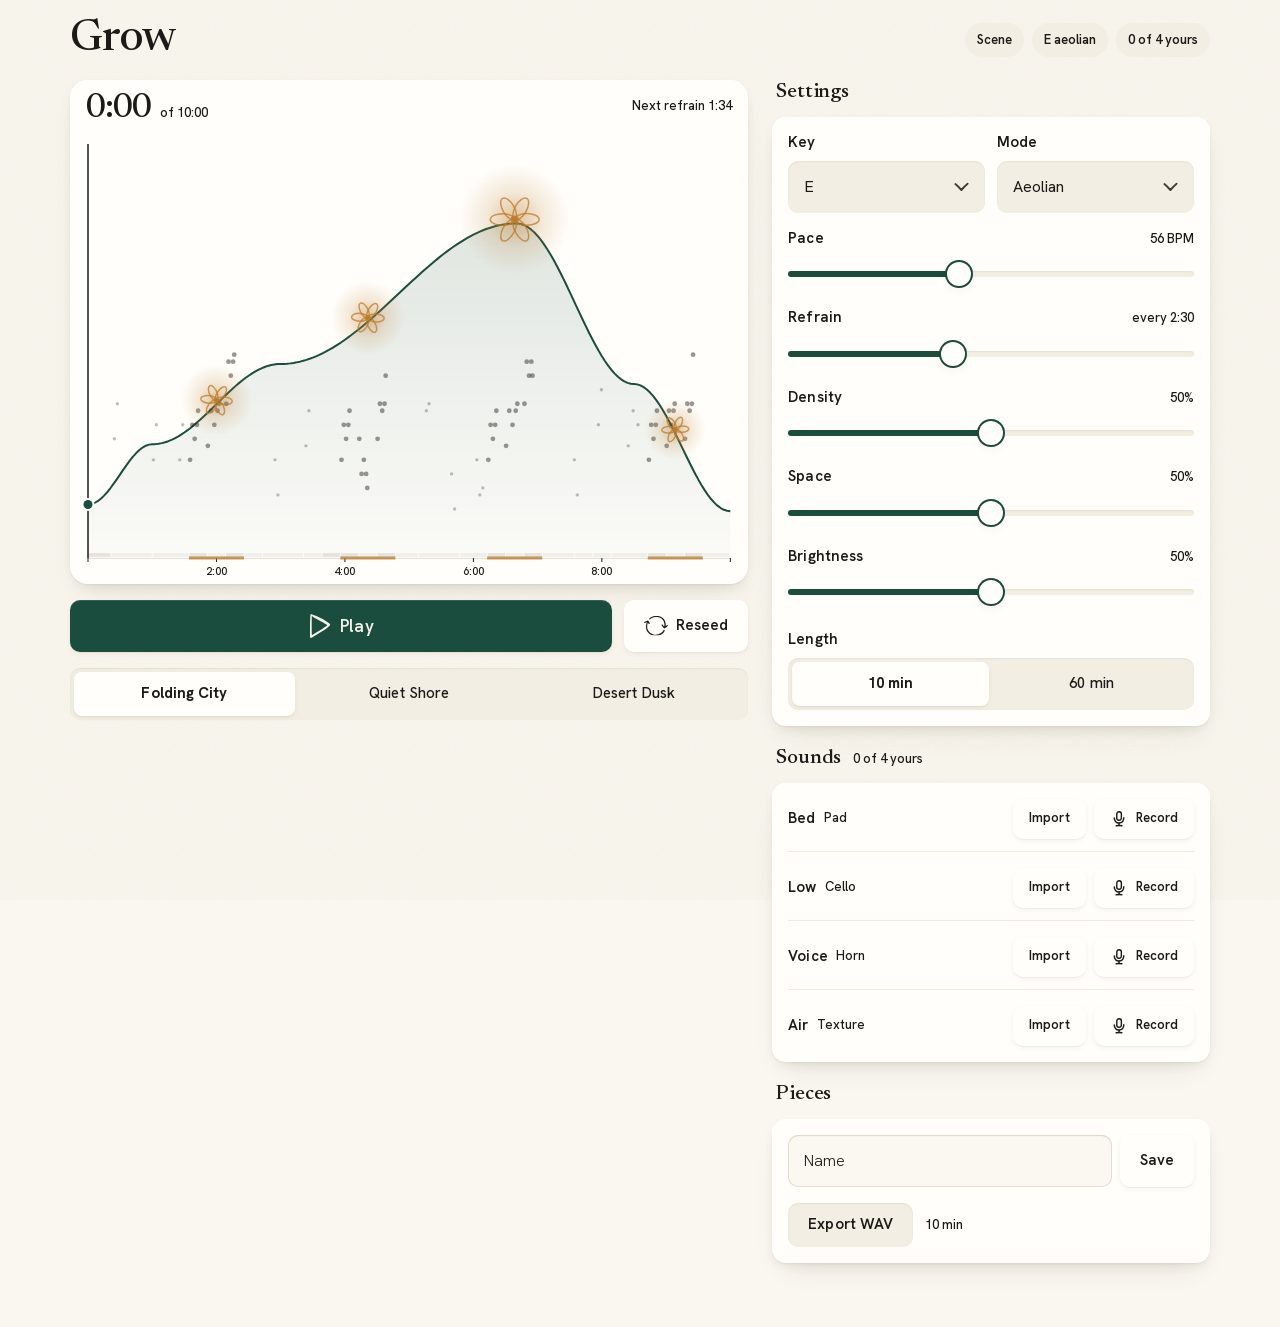
==== commit e2e08981: "Scene: layered desert world that animates in code under a Grow piece, refrains lift the light Co-Aut" ====
--- a/grow/index.html
+++ b/grow/index.html
@@ -16,6 +16,7 @@
   <header class="gr-head">
     <h1 class="ds-display gr-word">Grow</h1>
     <div class="gr-chips">
+      <a class="ds-chip" href="scene.html" id="linkScene">Scene</a>
       <span class="ds-chip" id="chipKey">E aeolian</span>
       <span class="ds-chip" id="chipYours" title="Roles using your own sounds">0 of 4 yours</span>
     </div>
--- a/grow/grow.css
+++ b/grow/grow.css
@@ -72,3 +72,4 @@
 
 .gr-note { min-height: 0; padding: 0 var(--space-1); margin: calc(-1 * var(--space-2)) 0 var(--space-3); }
 .gr-note:empty { display: none; }
+@media (max-width: 360px) { #worldSeg { font-size: 13px; } #worldSeg > * { padding-inline: 4px; min-width: 0; font-size: 13px; } }
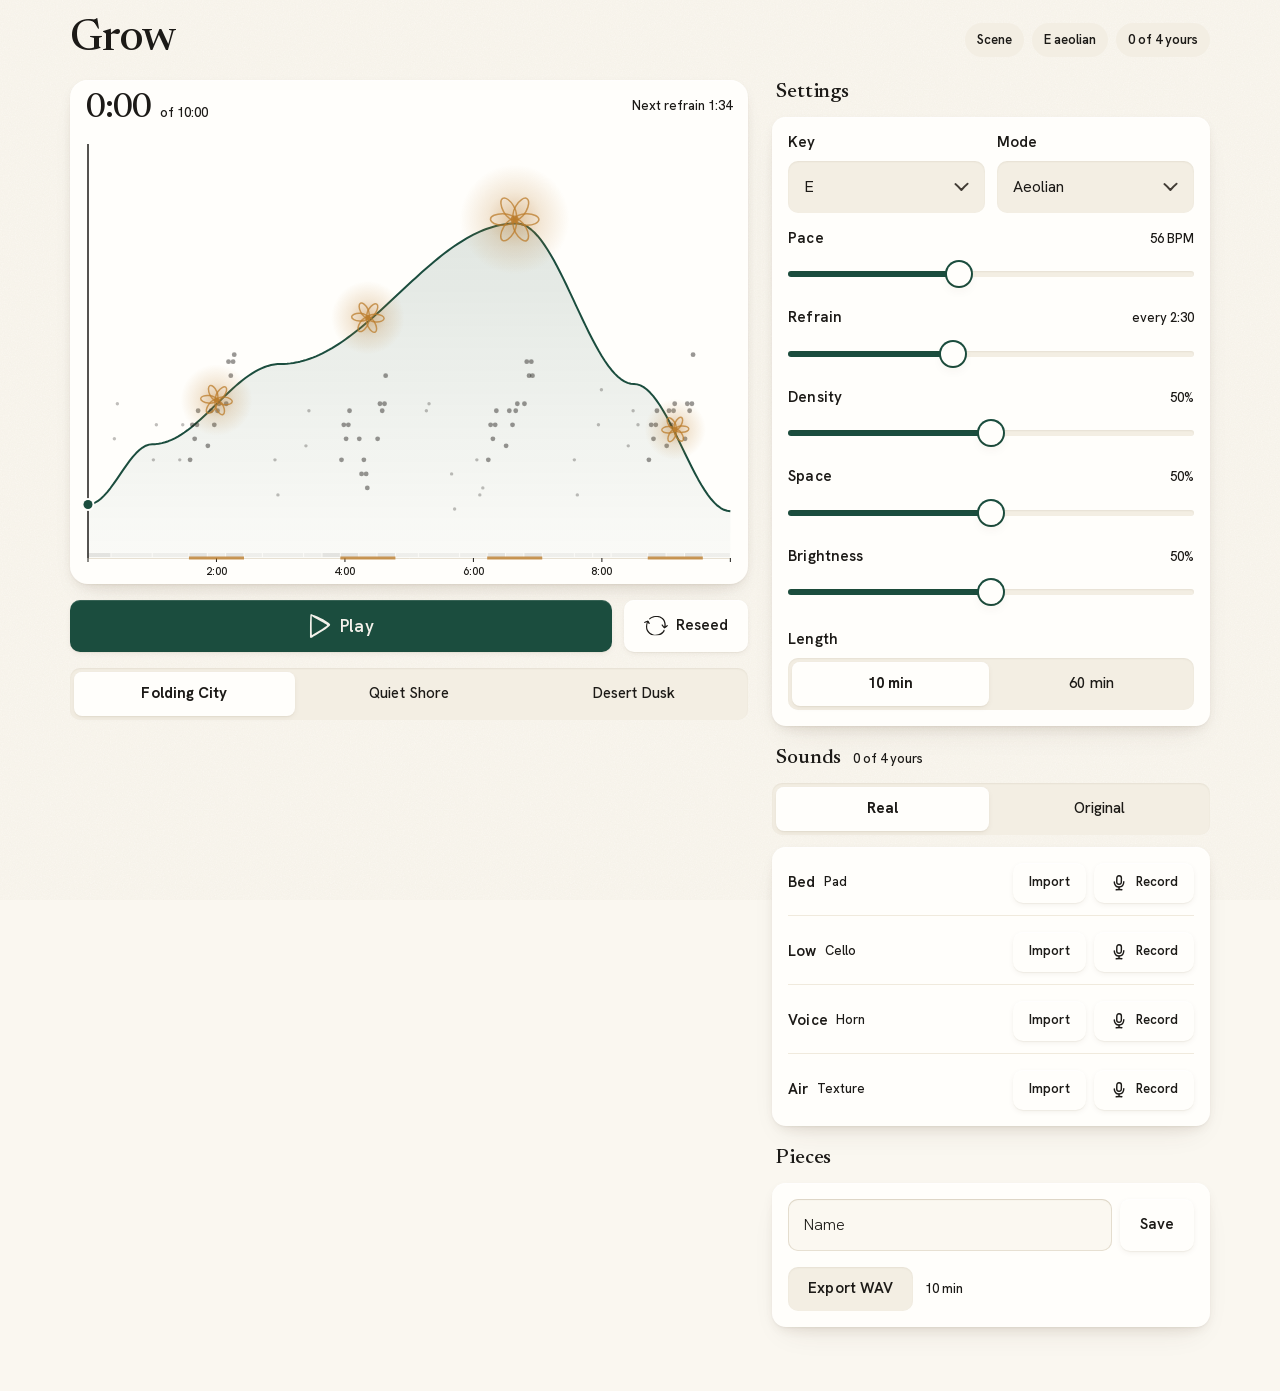
==== commit 90150821: "Grow: Real kit (remade from real instruments) is the default starter kit, Original one tap away, swa" ====
--- a/grow/index.html
+++ b/grow/index.html
@@ -72,6 +72,10 @@
 
   <section class="gr-sec">
     <div class="ds-section-head"><h2 class="ds-section-head__title">Sounds</h2><span class="ds-meta" id="yoursLine">0 of 4 yours</span></div>
+    <div class="ds-seg gr-kit" role="radiogroup" aria-label="Starter kit" id="kitSeg">
+      <button type="button" class="ds-seg__opt" role="radio" aria-checked="true" data-value="made" title="Rebuilt from real horn, cello, synth and texture samples">Real</button>
+      <button type="button" class="ds-seg__opt" role="radio" aria-checked="false" data-value="ai" title="The first starter kit">Original</button>
+    </div>
     <div class="ds-meta gr-note" id="note" role="status" aria-live="polite"></div>
     <div class="ds-card gr-card" id="roles"></div>
   </section>
--- a/grow/grow.css
+++ b/grow/grow.css
@@ -73,3 +73,4 @@
 .gr-note { min-height: 0; padding: 0 var(--space-1); margin: calc(-1 * var(--space-2)) 0 var(--space-3); }
 .gr-note:empty { display: none; }
 @media (max-width: 360px) { #worldSeg { font-size: 13px; } #worldSeg > * { padding-inline: 4px; min-width: 0; font-size: 13px; } }
+.gr-kit { width: 100%; margin-bottom: var(--space-3); }
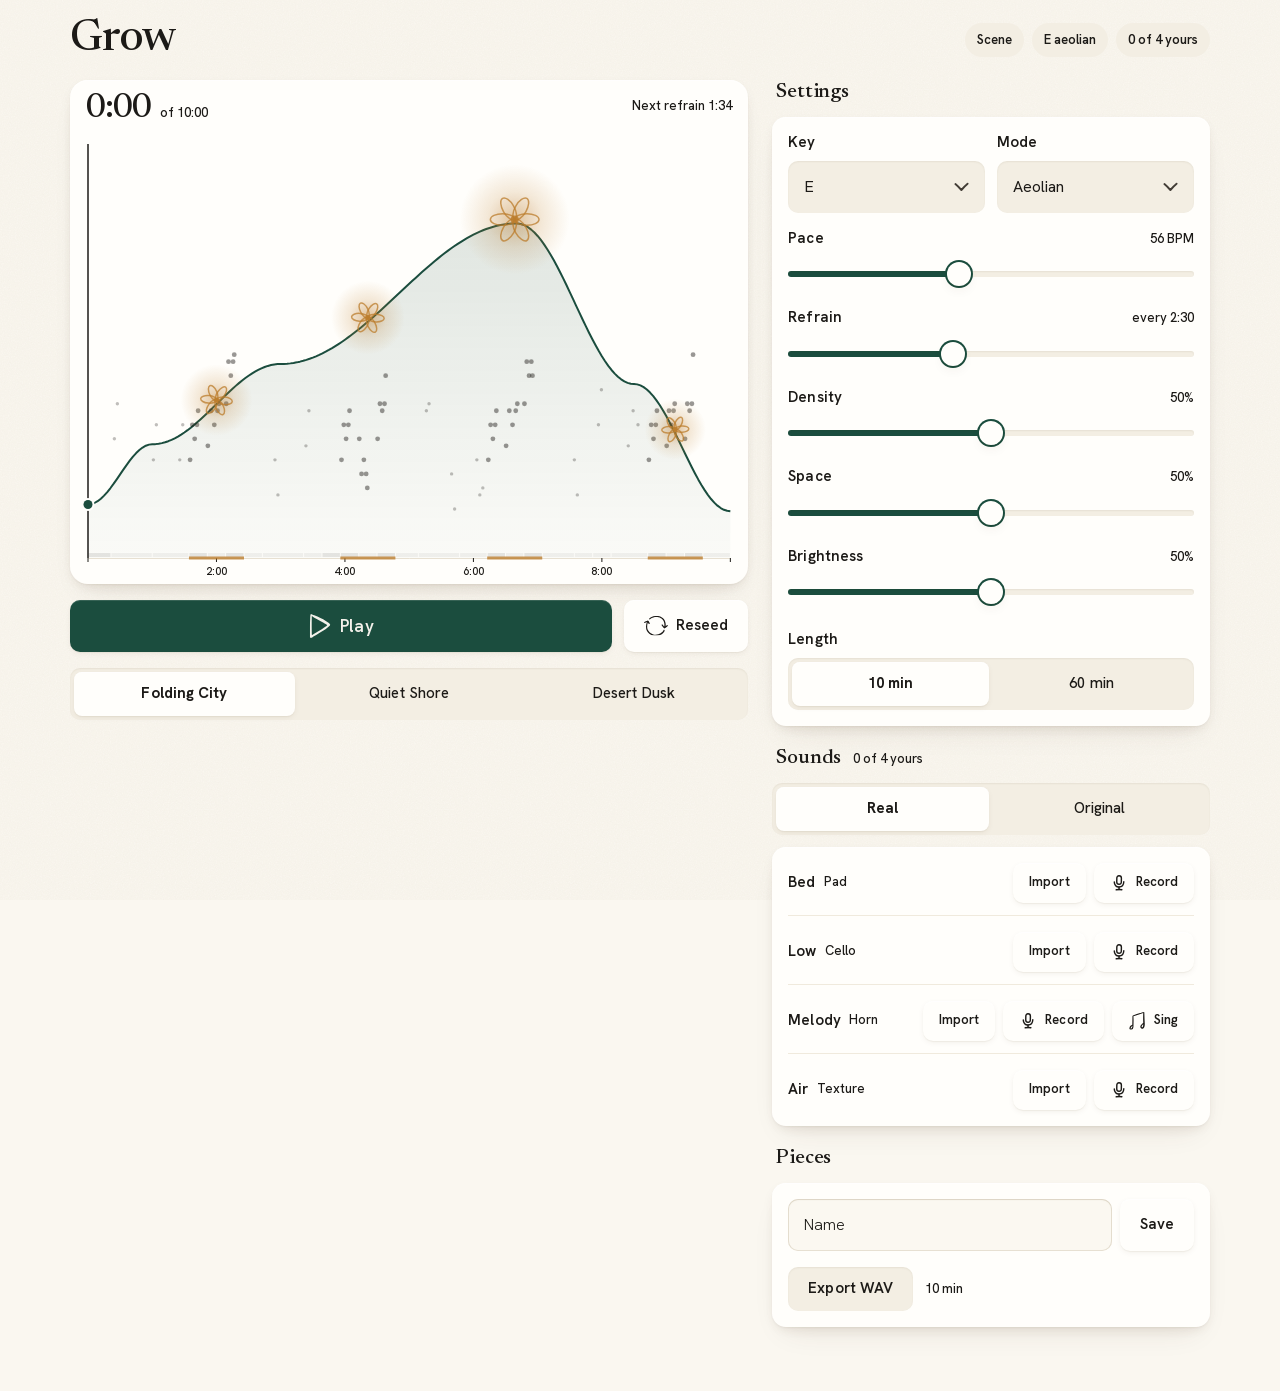
==== commit d7ed3641: "Grow: Sing. Hum a tune with the song in your ears; Grow turns it into notes in key and on the beat (" ====
--- a/grow/index.html
+++ b/grow/index.html
@@ -77,6 +77,7 @@
       <button type="button" class="ds-seg__opt" role="radio" aria-checked="false" data-value="ai" title="The first starter kit">Original</button>
     </div>
     <div class="ds-meta gr-note" id="note" role="status" aria-live="polite"></div>
+    <div class="ds-card gr-card gr-sing" id="singPanel" hidden></div>
     <div class="ds-card gr-card" id="roles"></div>
   </section>
 
--- a/grow/grow.css
+++ b/grow/grow.css
@@ -74,3 +74,16 @@
 .gr-note:empty { display: none; }
 @media (max-width: 360px) { #worldSeg { font-size: 13px; } #worldSeg > * { padding-inline: 4px; min-width: 0; font-size: 13px; } }
 .gr-kit { width: 100%; margin-bottom: var(--space-3); }
+
+/* sing */
+.gr-sing { margin-bottom: var(--space-3); }
+.gr-sing[hidden] { display: none; }
+.gr-sing__head { display: flex; align-items: baseline; justify-content: space-between; gap: var(--space-3); }
+.gr-sing__acts { display: flex; gap: var(--space-2); flex-wrap: wrap; }
+.gr-sing__acts .ds-btn { min-height: 40px; }
+.gr-sing .ds-seg { width: 100%; }
+.gr-roll { width: 100%; height: auto; display: block; background: var(--bg-sunken); border-radius: var(--radius-control); }
+.gr-roll__grid line { stroke: var(--line-default); stroke-width: 1; }
+.gr-roll__notes rect { fill: var(--accent); }
+.gr-roll__ghost rect { fill: none; stroke: var(--line-strong); stroke-width: 1.2; }
+.gr-role__tune { grid-column: 1 / -1; display: flex; align-items: center; gap: var(--space-2); flex-wrap: wrap; }
